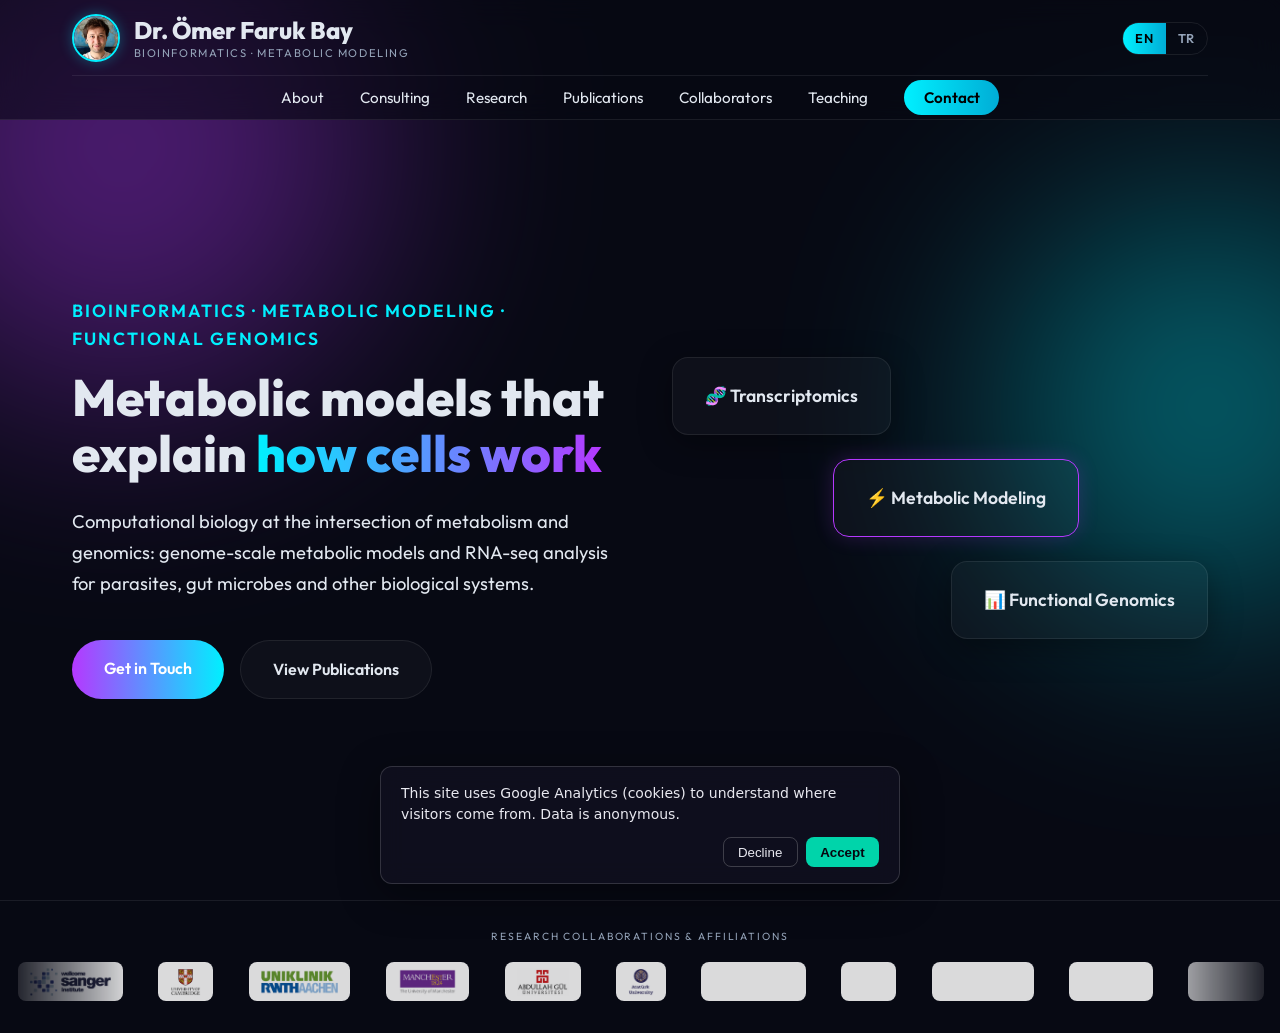
==== index.html @ 443d1228 "Affiliation logo strip, reworded hero and areas of work, Dr. title in header, remove duplicate lesso" ====
<!DOCTYPE html>
<html lang="en">
<head>
    <meta charset="UTF-8">
    <meta name="viewport" content="width=device-width, initial-scale=1.0">
    <title>Dr. Ömer Faruk Bay | Bioinformatics & Metabolic Modeling</title>
    <!-- Google Fonts: Outfit -->
    <link rel="preconnect" href="https://fonts.googleapis.com">
    <link rel="preconnect" href="https://fonts.gstatic.com" crossorigin>
    <link href="https://fonts.googleapis.com/css2?family=Outfit:wght@300;400;600;800&display=swap" rel="stylesheet">
    <!-- Main Style -->
    <link rel="stylesheet" href="css/style.css">
    <meta name="description" content="Dr. Ömer Faruk Bay — bioinformatics, genome-scale metabolic modeling and functional genomics. Research, publications, courses and consulting.">
    <meta name="author" content="Ömer Faruk Bay">
    <meta name="theme-color" content="#070913">
    <link rel="canonical" href="https://omerfarukbay.com/">
    <link rel="icon" href="data:image/svg+xml,%3Csvg xmlns='http://www.w3.org/2000/svg' viewBox='0 0 100 100'%3E%3Crect width='100' height='100' rx='22' fill='%23070913'/%3E%3Ctext x='50' y='68' font-size='54' font-family='sans-serif' font-weight='800' text-anchor='middle' fill='%2300f0ff'%3EÖB%3C/text%3E%3C/svg%3E">
    <!-- Open Graph / Twitter -->
    <meta property="og:type" content="website">
    <meta property="og:site_name" content="Ömer Faruk Bay">
    <meta property="og:title" content="Dr. Ömer Faruk Bay | Bioinformatics &amp; Metabolic Modeling">
    <meta property="og:description" content="Genome-scale metabolic modeling and functional genomics. Research, publications, teaching and consulting.">
    <meta property="og:url" content="https://omerfarukbay.com/">
    <meta property="og:image" content="https://omerfarukbay.com/assets/og-image.jpg">
    <meta property="og:image:width" content="1200">
    <meta property="og:image:height" content="630">
    <meta property="og:image:alt" content="Portrait of Dr. Ömer Faruk Bay">
    <meta name="twitter:card" content="summary_large_image">
    <meta name="twitter:image" content="https://omerfarukbay.com/assets/og-image.jpg">
    <meta name="twitter:title" content="Dr. Ömer Faruk Bay | Bioinformatics &amp; Metabolic Modeling">
    <meta name="twitter:description" content="Genome-scale metabolic modeling and functional genomics.">
    <script type="application/ld+json">
    {
      "@context": "https://schema.org",
      "@type": "Person",
      "name": "Ömer Faruk Bay",
      "honorificPrefix": "Dr.",
      "url": "https://omerfarukbay.com/",
      "image": "https://omerfarukbay.com/assets/profile.jpg",
      "email": "mailto:omerfaruk.bay@agu.edu.tr",
      "jobTitle": "Lecturer, Bioinformatics",
      "affiliation": { "@type": "CollegeOrUniversity", "name": "Abdullah Gül University" },
      "alumniOf": [
        { "@type": "CollegeOrUniversity", "name": "University of Manchester" },
        { "@type": "CollegeOrUniversity", "name": "Atatürk University" }
      ],
      "knowsAbout": ["Metabolic Modeling", "Functional Genomics", "Transcriptomics", "Systems Biology", "Bioinformatics"],
      "sameAs": [
        "https://www.linkedin.com/in/omerfarukbay",
        "https://orcid.org/0000-0002-1142-2204",
        "https://scholar.google.com/citations?user=tFJbHfUAAAAJ"
      ]
    }
    </script>
</head>
<body>

    <!-- Particle/Glow Background -->
    <div class="background-glow pos-1"></div>
    <div class="background-glow pos-2"></div>
    
    <!-- Navigation Area -->
    <nav class="glass-nav" aria-label="Main" data-i18n-aria="nav.aria">
        <div class="nav-container">
            <div class="logo"><a href="#home"><img class="logo-photo" src="assets/profile.jpg" width="48" height="48" alt="" fetchpriority="high"><span class="logo-text">Dr. Ömer Faruk Bay<small class="logo-sub" data-i18n="nav.sub">Bioinformatics · Metabolic Modeling</small></span></a></div>
            <ul class="nav-links" id="nav-links">
                <li><a href="#about" data-i18n="nav.about">About</a></li>
                <li><a href="#services" data-i18n="nav.services">Consulting</a></li>
                <li><a href="#research" data-i18n="nav.research">Research</a></li>
                <li><a href="#publications" data-i18n="nav.publications">Publications</a></li>
                <li><a href="#collaborators" data-i18n="nav.collaborators">Collaborators</a></li>
                <li><a href="#tutorials" data-i18n="nav.tutorials">Teaching</a></li>
                <li><a href="#contact" class="btn-primary-sm" data-i18n="nav.contact">Contact</a></li>
            </ul>
            <div class="nav-actions">
                <div class="lang-toggle" role="group" aria-label="Language">
                    <button type="button" data-lang="en" aria-pressed="true">EN</button>
                    <button type="button" data-lang="tr" aria-pressed="false">TR</button>
                </div>
                <button class="nav-toggle" id="nav-toggle" type="button" aria-label="Toggle menu" data-i18n-aria="nav.toggle" aria-expanded="false" aria-controls="nav-links">
                    <span></span><span></span><span></span>
                </button>
            </div>
        </div>
    </nav>

    <!-- Hero Section -->
    <header class="hero page-section active-section" id="home">
        <div class="hero-content">
            <h2 class="sub-headline" data-i18n="hero.sub">Bioinformatics · Metabolic Modeling · Functional Genomics</h2>
            <h1 class="main-headline" data-i18n="hero.title">Metabolic models that explain <span class="gradient-text">how cells work</span></h1>
            <p class="hero-lead" data-i18n="hero.lead">Computational biology at the intersection of metabolism and genomics: genome-scale metabolic models and RNA-seq analysis for parasites, gut microbes and other biological systems.</p>
            <div class="hero-cta">
                <a href="#contact" class="btn-primary" data-i18n="hero.cta1">Get in Touch</a>
                <a href="#publications" class="btn-secondary" data-i18n="hero.cta2">View Publications</a>
            </div>
        </div>
        <div class="hero-visual">
            <div class="glass-card floating-card delay-1">
                <p data-i18n="hero.card1">🧬 Transcriptomics</p>
            </div>
            <div class="glass-card floating-card delay-2 highlight">
                <p data-i18n="hero.card2">⚡ Metabolic Modeling</p>
            </div>
            <div class="glass-card floating-card delay-3">
                <p data-i18n="hero.card3">📊 Functional Genomics</p>
            </div>
        </div>
    </header>

    <!-- About Section -->
    <section id="about" class="section-container default-section page-section">
        <h2 class="section-title" data-i18n="about.title">About <span class="gradient-text">Me</span></h2>
        <div class="about-grid">
            <div class="about-text glass-card">
                <img class="about-photo" src="assets/profile.jpg" width="220" height="220" alt="Portrait of Dr. Ömer Faruk Bay" loading="lazy">
                <p data-i18n="about.p1">Dr. Ömer Faruk Bay holds a degree in Molecular Biology and Genetics from Atatürk University, and earned his master's and Ph.D. in Systems Biology &amp; Bioinformatics from the University of Manchester, UK. His doctoral research centered on the metabolism of <i>Trichuris muris</i>, where he pioneered the first genome-scale metabolic model for this parasitic whipworm to uncover novel therapeutic targets.</p>
                <p data-i18n="about.p2">As a Postdoctoral Researcher in Lars Kuepfer's group, his work revolved around reconstructing genome-scale metabolic models for the synthetic mouse intestinal bacterial community (OMM19). By mapping their metabolic capabilities and interactions, he successfully decoded their collective phenotype and resilience to perturbations.</p>
                <p data-i18n="about.p3">Currently, Dr. Bay serves as a Lecturer at AGÜ teaching Bioinformatics, and works as a consultant leveraging his deep expertise in functional genomics, systems biology, and metabolic modeling.</p>
            </div>
            <div class="about-skills">
                <span class="skill-badge" data-i18n="skill.metabolic">Metabolic Modeling</span>
                <span class="skill-badge" data-i18n="skill.functional">Functional Genomics</span>
                <span class="skill-badge" data-i18n="skill.transcriptomics">Transcriptomics</span>
                <span class="skill-badge" data-i18n="skill.systems">Systems Biology</span>
                <span class="skill-badge">Python / R</span>
                <span class="skill-badge" data-i18n="skill.bioinformatics">Bioinformatics</span>
            </div>
        </div>
        <div class="vision-block glass-card">
            <h3 class="t-teal" data-i18n="work.h">Areas of work</h3>
            <ul>
                <li data-i18n="work.li1"><strong>Metabolic modeling:</strong> Reconstruction and curation of genome-scale metabolic models, and constraint-based analysis such as flux balance analysis, to predict how organisms behave, from parasites to gut bacteria, and to identify potential drug targets.</li>
                <li data-i18n="work.li2"><strong>Functional genomics:</strong> Bulk and single-cell RNA-seq analysis to improve genome annotations and link gene expression to metabolism.</li>
                <li data-i18n="work.li3"><strong>Tools and teaching:</strong> Analysis pipelines for omics data, and bioinformatics teaching at university and high-school level.</li>
            </ul>
        </div>
    </section>

    <!-- Consulting / Services Section -->
    <section id="services" class="section-container alternate-bg page-section">
        <h2 class="section-title" data-i18n="services.title">Consulting <span class="gradient-text">Services</span></h2>
        <div class="services-grid">
            <div class="service-card glass-card">
                <div class="icon">🔬</div>
                <h3 data-i18n="services.h1">Metabolic Modeling</h3>
                <p data-i18n="services.p1">Genome-scale metabolic network reconstruction, manual curation, and constraint-based modeling for eukaryotic and prokaryotic systems.</p>
            </div>
            <div class="service-card glass-card">
                <div class="icon">🧬</div>
                <h3 data-i18n="services.h2">Functional Genomics</h3>
                <p data-i18n="services.p2">Data analysis pipelines for bulk RNA-seq, single-cell RNA-seq, and spatial transcriptomics to extract meaningful biological networks.</p>
            </div>
            <div class="service-card glass-card">
                <div class="icon">📊</div>
                <h3 data-i18n="services.h3">Data Analysis &amp; Pipeline Dev</h3>
                <p data-i18n="services.p3">Custom bioinformatics tool development and high-throughput biological data analysis tailored for your project's needs.</p>
            </div>
        </div>
    </section>

    <!-- Research Section -->
    <section id="research" class="section-container default-section page-section">
        <h2 class="section-title" data-i18n="research.title">Current <span class="gradient-text">Research</span></h2>
        <div class="timeline">
            <div class="timeline-item glass-card">
                <h3 data-i18n="research.h1">Cambridge &amp; Sanger Institute Collaboration</h3>
                <p class="timeline-date" data-i18n="research.d1">2024 – Present</p>
                <p data-i18n="research.p1">Leading an international genomic collaboration focused on integrating RNA-seq data to improve genome annotations and construct genome-scale metabolic models for <i>Trichuris muris</i> and <i>Trichuris trichiura</i>.</p>
            </div>
            <div class="timeline-item glass-card">
                <h3 data-i18n="research.h2">Uniklinik RWTH Aachen Project</h3>
                <p class="timeline-date" data-i18n="research.d2">Jan 2023 – Apr 2024</p>
                <p data-i18n="research.p2">Reconstructed and analyzed genome-scale metabolic models for the synthetic mouse intestinal bacterial community (OMM19), investigating metabolic interactions and mechanisms driving dysbiosis.</p>
            </div>
        </div>
    </section>

    <!-- Publications Section -->
    <section id="publications" class="section-container alternate-bg page-section">
        <h2 class="section-title" data-i18n="pubs.title">Key <span class="gradient-text">Publications</span></h2>
        <div class="timeline">
            <div class="timeline-item glass-card">
                <h3>Nature Communications</h3>
                <p class="timeline-date">2023</p>
                <p><strong>Bay, Ö.F., Hayes, K.S., Schwartz, JM. et al.</strong> <i>A genome-scale metabolic model of parasitic whipworm.</i> <br><br> <a href="https://doi.org/10.1038/s41467-023-42552-4" target="_blank" rel="noopener" class="btn-primary-sm" data-i18n="pubs.read">Read Paper</a></p>
            </div>
        </div>
        <p class="pubs-all"><a href="https://scholar.google.com/citations?user=tFJbHfUAAAAJ&amp;hl=en" target="_blank" rel="noopener me" data-i18n="pubs.all">See the full list on Google Scholar →</a></p>
    </section>

    <!-- Tutorials & Teaching -->
    <section id="tutorials" class="section-container alternate-bg page-section">
        <h2 class="section-title" data-i18n="tut.title">Teaching &amp; <span class="gradient-text">Outreach</span></h2>
        <h3 class="sub-title" data-i18n="tut.sub">University Teaching</h3>
        <div class="tutorials-grid">
            <div class="tutorial-card glass-card">
                <h3 data-i18n="tut.h1">Abdullah Gül University (AGÜ)</h3>
                <p><strong data-i18n="tut.r1">Undergraduate &amp; Graduate Lecturer</strong></p>
                <p class="card-body-gap" data-i18n="tut.p1">Currently teaching core bioinformatics curriculums, including <i>Computational Biology</i> and <i>Functional Genomics</i>. Focused on bridging theoretical sequences to practical data science.</p>
            </div>
            <div class="tutorial-card glass-card">
                <h3 data-i18n="tut.h2">University of Manchester</h3>
                <p><strong data-i18n="tut.r2">Graduate Teaching Assistant</strong></p>
                <p class="card-body-gap" data-i18n="tut.p2">Led practical modules for MSc students including <i>Programming Skills</i>, <i>Computational Approaches to Biology</i>, and <i>Bioinformatics Tools and Resources</i>.</p>
            </div>
        </div>
        <div id="tubitak" class="tub-block">
            <h3 class="sub-title" data-i18n="tub.title">TÜBİTAK 4004 &mdash; <span class="gradient-text">Cell Factory</span></h3>
            <p class="section-intro" data-i18n="tub.desc">
                Bioinformatics and systems biology lessons for high-school students, built as an interactive slide system. (The lessons themselves are in Turkish.)
            </p>
            <div class="tutorials-grid">
                <div class="tutorial-card glass-card tub-card tub-teal">
                    <div class="tub-icon">🧬</div>
                    <h3 data-i18n="tub.h1">Lesson 1: From Gene to RNA</h3>
                    <p class="tub-sub"><strong data-i18n="tub.s1">Introduction to Omics Technologies</strong></p>
                    <p class="tub-desc" data-i18n="tub.p1">
                        An interactive introduction to DNA, the Central Dogma, transcription, RNA-seq, genomics, transcriptomics and single-cell analysis. 16 slides.
                    </p>
                    <a href="lessons/lesson1.html" class="tub-btn" data-i18n="tub.go">Go to lesson →</a>
                </div>
                <div class="tutorial-card glass-card tub-card tub-gold">
                    <div class="tub-icon">⚙️</div>
                    <h3 data-i18n="tub.h2">Lesson 2: The Cell Factory</h3>
                    <p class="tub-sub"><strong data-i18n="tub.s2">Metabolism &amp; Modeling</strong></p>
                    <p class="tub-desc" data-i18n="tub.p2">
                        Metabolism, glycolysis, metabolic networks, the GPS analogy, FBA modeling and synthetic biology simulations. 15 slides.
                    </p>
                    <a href="lessons/lesson2.html" class="tub-btn" data-i18n="tub.go">Go to lesson →</a>
                </div>
            </div>
        </div>
    </section>

    <!-- Collaborators Section -->
    <section id="collaborators" class="section-container default-section page-section">
        <h2 class="section-title" data-i18n="collab.title">Key <span class="gradient-text">Collaborators</span></h2>
        <div class="projects-grid">
            <div class="project-card glass-card highlight">
                <h3>Steve Doyle &amp; Maria Duque-Correa</h3>
                <p class="timeline-date date-tight" data-i18n="collab.d1">Wellcome Sanger Institute &amp; Cambridge Univ.</p>
                <p data-i18n="collab.p1">Collaborating closely on integrating multi-omics data for <i>Trichuris</i> metabolic modeling.</p>
            </div>
            <div class="project-card glass-card">
                <h3>Lars Kuepfer &amp; Zita Soons</h3>
                <p class="timeline-date date-tight">Uniklinik RWTH Aachen</p>
                <p data-i18n="collab.p2">Worked together on reconstructing and analyzing the OMM19 microbiome metabolic capabilities.</p>
            </div>
        </div>
    </section>

    <!-- Contact & Footer -->
    <footer id="contact" class="footer-container glass-card page-section">
        <div class="footer-content">
            <h2 data-i18n="contact.title">Let's work <span class="gradient-text">together</span></h2>
            <p data-i18n="contact.p">Available for consulting, collaborations, and speaking engagements.</p>
            <div class="footer-cta">
                <a href="mailto:omerfaruk.bay@agu.edu.tr" class="btn-primary" data-i18n="contact.email">Email Me</a>
                <a href="Omer_Faruk_Bay_CV.pdf" target="_blank" rel="noopener" class="btn-primary" data-i18n="contact.cv">Download CV</a>
            </div>
            <ul class="social-links" aria-label="Profiles" data-i18n-aria="contact.profiles">
                <li><a href="https://www.linkedin.com/in/omerfarukbay" target="_blank" rel="noopener me">LinkedIn</a></li>
                <li><a href="https://orcid.org/0000-0002-1142-2204" target="_blank" rel="noopener me">ORCID</a></li>
                <li><a href="https://scholar.google.com/citations?user=tFJbHfUAAAAJ&amp;hl=en" target="_blank" rel="noopener me">Google Scholar</a></li>
                <li><a href="mailto:omerfaruk.bay@agu.edu.tr">omerfaruk.bay@agu.edu.tr</a></li>
            </ul>
        </div>
        <div class="footer-bottom">
            <p><a href="#" id="cookie-prefs" class="cookie-prefs" data-i18n="contact.cookies">Cookie preferences</a></p>
            <p data-i18n="contact.rights">&copy; 2026 Dr. Ömer Faruk Bay. All rights reserved.</p>
        </div>
    </footer>

    <!-- Collaborations & affiliations: scrolling logo strip -->
    <section class="partners" aria-labelledby="partners-label">
        <p class="partners-label" id="partners-label" data-i18n="partners.label">Research collaborations &amp; affiliations</p>
        <div class="partners-viewport">
            <ul class="partners-track" id="partners-track">
            <li class="partner"><img src="assets/logos/sanger.png" alt="Wellcome Sanger Institute" width="81" height="28"></li>
            <li class="partner"><img src="assets/logos/cambridge.png" alt="University of Cambridge" width="31" height="28"></li>
            <li class="partner"><img src="assets/logos/rwth-aachen.png" alt="Uniklinik RWTH Aachen" width="78" height="28"></li>
            <li class="partner"><img src="assets/logos/manchester.png" alt="University of Manchester" width="60" height="28"></li>
            <li class="partner"><img src="assets/logos/agu.png" alt="Abdullah Gül University" width="52" height="28"></li>
            <li class="partner"><img src="assets/logos/ataturk.png" alt="Atatürk University" width="26" height="28"></li>
            </ul>
        </div>
    </section>

    <script src="js/i18n.js"></script>
    <script src="js/main.js"></script>
    <script src="js/analytics.js" defer></script>
</body>
</html>
---- css/style.css ----
/* Global Variables & Design Tokens */
:root {
    --bg-dark: #070913;
    --text-main: #e2e8f0;
    --text-muted: #94a3b8;
    --accent-teal: #00f0ff;
    --accent-purple: #b538ff;
    
    --glass-bg: rgba(255, 255, 255, 0.03);
    --glass-border: rgba(255, 255, 255, 0.08);
    --glass-shadow: 0 8px 32px 0 rgba(0, 0, 0, 0.37);
    
    --font-main: 'Outfit', sans-serif;
    --transition-smooth: all 0.4s cubic-bezier(0.4, 0, 0.2, 1);
}

/* Reset */
* {
    margin: 0;
    padding: 0;
    box-sizing: border-box;
}

html {
    scroll-behavior: smooth;
}

body {
    background-color: var(--bg-dark);
    color: var(--text-main);
    font-family: var(--font-main);
    line-height: 1.6;
    overflow-x: hidden;
    position: relative;
}

/* Background Glow Effects */
.background-glow {
    position: absolute;
    border-radius: 50%;
    filter: blur(120px);
    z-index: -1;
    opacity: 0.4;
}

.pos-1 {
    top: -10%;
    left: -10%;
    width: 500px;
    height: 500px;
    background: var(--accent-purple);
}

.pos-2 {
    top: 20%;
    right: -10%;
    width: 400px;
    height: 400px;
    background: var(--accent-teal);
}

/* Typography Utilities */
.gradient-text {
    background: linear-gradient(90deg, var(--accent-teal), var(--accent-purple));
    -webkit-background-clip: text;
    -webkit-text-fill-color: transparent;
}

/* Navigation - Glassmorphism */
.glass-nav {
    position: fixed;
    top: 0;
    width: 100%;
    background: rgba(7, 9, 19, 0.6);
    backdrop-filter: blur(16px);
    -webkit-backdrop-filter: blur(16px);
    border-bottom: 1px solid var(--glass-border);
    z-index: 1000;
}

.nav-container {
    max-width: 1200px;
    margin: 0 auto;
    padding: 1.5rem 2rem;
    display: flex;
    justify-content: space-between;
    align-items: center;
}

.logo {
    font-weight: 800;
    font-size: 1.5rem;
    cursor: pointer;
}

.nav-links {
    list-style: none;
    display: flex;
    gap: 2rem;
    align-items: center;
}

.nav-links a {
    color: var(--text-main);
    text-decoration: none;
    font-weight: 400;
    font-size: 0.95rem;
    transition: var(--transition-smooth);
}

.nav-links a:hover {
    color: var(--accent-teal);
}

/* Buttons */
.btn-primary-sm {
    background: linear-gradient(90deg, var(--accent-teal), #00add6);
    padding: 0.5rem 1.2rem;
    border-radius: 50px;
    color: #000 !important;
    font-weight: 600 !important;
}

.btn-primary-sm:hover {
    box-shadow: 0 0 15px var(--accent-teal);
}

.btn-primary {
    display: inline-block;
    background: linear-gradient(90deg, var(--accent-purple), var(--accent-teal));
    padding: 1rem 2rem;
    border-radius: 50px;
    color: #fff;
    text-decoration: none;
    font-weight: 600;
    transition: var(--transition-smooth);
    border: none;
}

.btn-primary:hover {
    box-shadow: 0 0 20px rgba(181, 56, 255, 0.4);
    transform: translateY(-2px);
}

.btn-secondary {
    display: inline-block;
    background: var(--glass-bg);
    border: 1px solid var(--glass-border);
    padding: 1rem 2rem;
    border-radius: 50px;
    color: var(--text-main);
    text-decoration: none;
    font-weight: 600;
    transition: var(--transition-smooth);
}

.btn-secondary:hover {
    background: rgba(255, 255, 255, 0.1);
    border-color: var(--text-main);
}

/* Hero Section */
.hero {
    min-height: 100vh;
    max-width: 1200px;
    margin: 0 auto;
    padding: 10rem 2rem 5rem;
    display: flex;
    align-items: center;
    justify-content: space-between;
    gap: 4rem;
}

.hero-content {
    flex: 1;
}

.sub-headline {
    font-weight: 600;
    color: var(--accent-teal);
    font-size: 1.1rem;
    letter-spacing: 2px;
    text-transform: uppercase;
    margin-bottom: 1rem;
}

.main-headline {
    font-size: 4rem;
    font-weight: 800;
    line-height: 1.1;
    margin-bottom: 1.5rem;
}

.hero-description {
    font-size: 1.2rem;
    color: var(--text-muted);
    font-weight: 300;
    margin-bottom: 2.5rem;
    max-width: 600px;
}

.hero-cta {
    display: flex;
    gap: 1rem;
}

/* Hero Visual & Glass Cards */
.hero-visual {
    flex: 1;
    position: relative;
    height: 400px;
    display: flex;
    flex-direction: column;
    justify-content: center;
    gap: 1.5rem;
}

.glass-card {
    background: var(--glass-bg);
    border: 1px solid var(--glass-border);
    border-radius: 16px;
    padding: 1.5rem 2rem;
    box-shadow: var(--glass-shadow);
    backdrop-filter: blur(8px);
    -webkit-backdrop-filter: blur(8px);
    width: 100%;
}

.glass-card.highlight {
    border-color: var(--accent-purple);
    box-shadow: 0 0 20px rgba(181, 56, 255, 0.2);
}

/* Animations */
.floating-card {
    animation: float 6s ease-in-out infinite;
    width: max-content;
    font-weight: 600;
    font-size: 1.1rem;
}

.delay-1 { animation-delay: 0s; align-self: flex-start; }
.delay-2 { animation-delay: 1.5s; align-self: center; margin-left: 2rem;}
.delay-3 { animation-delay: 3s; align-self: flex-end; }

@keyframes float {
    0% { transform: translateY(0px); }
    50% { transform: translateY(-15px); }
    100% { transform: translateY(0px); }
}

.nav-toggle {
    display: none;
    background: none;
    border: 1px solid var(--glass-border);
    border-radius: 8px;
    padding: 0.5rem 0.6rem;
    cursor: pointer;
    flex-direction: column;
    gap: 4px;
}

.nav-toggle span {
    display: block;
    width: 22px;
    height: 2px;
    background: var(--text-main);
    transition: var(--transition-smooth);
}

.nav-toggle[aria-expanded="true"] span:nth-child(1) { transform: translateY(6px) rotate(45deg); }
.nav-toggle[aria-expanded="true"] span:nth-child(2) { opacity: 0; }
.nav-toggle[aria-expanded="true"] span:nth-child(3) { transform: translateY(-6px) rotate(-45deg); }

.nav-links a[aria-current="page"]:not(.btn-primary-sm) {
    color: var(--accent-teal);
}

.nav-links a:focus-visible,
.btn-primary:focus-visible,
.btn-secondary:focus-visible,
.nav-toggle:focus-visible {
    outline: 2px solid var(--accent-teal);
    outline-offset: 3px;
}

.hero-lead {
    text-align: left;
    font-size: 1.15rem;
    line-height: 1.7;
    max-width: 640px;
    margin: 1.5rem 0 2.5rem;
}

.vision-block {
    margin-top: 2rem;
}

.vision-block h3 {
    margin: 1.5rem 0 0.5rem;
    font-size: 1.3rem;
    font-weight: 600;
}

.vision-block h3.t-teal { color: var(--accent-teal); }
.vision-block h3.t-purple { color: var(--accent-purple); }

.vision-block ul {
    margin: 0.5rem 0 0 1.5rem;
    display: flex;
    flex-direction: column;
    gap: 0.5rem;
    list-style: disc;
}

.vision-block strong { color: var(--text-main); }

/* Responsive */
@media (max-width: 900px) {
    .nav-container { padding: 1rem 1.25rem; flex-wrap: wrap; gap: 0; }
    .nav-toggle { display: flex; }
    .nav-links {
        display: none;
        flex-direction: column;
        align-items: flex-start;
        width: 100%;
        gap: 0;
        padding: 0.75rem 0 0.25rem;
    }
    .nav-links.open { display: flex; }
    .nav-links li { width: 100%; }
    .nav-links a { display: block; padding: 0.75rem 0; }
    .nav-links a.btn-primary-sm { display: inline-block; margin-top: 0.5rem; padding: 0.5rem 1.2rem; }
    .hero {
        flex-direction: column;
        padding-top: 8rem;
        text-align: center;
    }
    .hero-content { display: flex; flex-direction: column; align-items: center; }
    .hero-visual { align-items: center; width: 100%; height: auto; }
    .main-headline { font-size: 2.4rem; }
    .delay-2 { margin-left: 0; }
    .section-container { padding: 6rem 1.25rem; }
    .footer-content h2 { font-size: 2rem; }
}

@media (prefers-reduced-motion: reduce) {
    *, *::before, *::after {
        animation-duration: 0.01ms !important;
        animation-iteration-count: 1 !important;
        transition-duration: 0.01ms !important;
        scroll-behavior: auto !important;
    }
}


/* Sections Common Styles */
.section-container {
    max-width: 1200px;
    margin: 0 auto;
    padding: 8rem 2rem;
}

.alternate-bg {
    background: rgba(255, 255, 255, 0.01);
    box-shadow: inset 0 0 50px rgba(0, 0, 0, 0.5);
}

.section-title {
    font-size: 2.5rem;
    font-weight: 800;
    margin-bottom: 3rem;
    text-align: center;
}

/* About Section */
.about-grid {
    display: grid;
    grid-template-columns: 1fr 1fr;
    gap: 3rem;
    align-items: center;
}

.about-text p {
    font-size: 1.1rem;
    color: var(--text-muted);
    margin-bottom: 1rem;
}

.about-skills {
    display: flex;
    flex-wrap: wrap;
    gap: 1rem;
}

.skill-badge {
    background: var(--glass-bg);
    border: 1px solid var(--accent-purple);
    padding: 0.5rem 1rem;
    border-radius: 50px;
    font-size: 0.9rem;
    font-weight: 600;
    color: var(--accent-teal);
    transition: var(--transition-smooth);
}

.skill-badge:hover {
    background: var(--accent-purple);
    color: #fff;
    box-shadow: 0 0 15px rgba(181, 56, 255, 0.5);
}

/* Services & Tutorials Section */
.services-grid, .tutorials-grid, .projects-grid {
    display: grid;
    grid-template-columns: repeat(auto-fit, minmax(300px, 1fr));
    gap: 2rem;
}

.service-card, .tutorial-card, .project-card {
    transition: var(--transition-smooth);
    width: 100%;
}

.service-card:hover, .tutorial-card:hover, .project-card:hover {
    transform: translateY(-5px);
    border-color: var(--accent-teal);
    box-shadow: 0 0 20px rgba(0, 240, 255, 0.15);
}

.service-card .icon {
    font-size: 3rem;
    margin-bottom: 1rem;
}

.service-card h3, .tutorial-card h3, .project-card h3 {
    font-size: 1.5rem;
    margin-bottom: 1rem;
    color: var(--text-main);
}

.service-card p, .tutorial-card p, .project-card p {
    color: var(--text-muted);
    margin-bottom: 1.5rem;
}

/* Research Timeline */
.timeline {
    display: flex;
    flex-direction: column;
    gap: 2rem;
    border-left: 2px solid var(--glass-border);
    padding-left: 2rem;
    margin-left: 1rem;
}

.timeline-item {
    position: relative;
    width: 100%;
    margin-bottom: 1rem;
}

.timeline-item::before {
    content: '';
    position: absolute;
    width: 20px;
    height: 20px;
    background: var(--accent-teal);
    border-radius: 50%;
    left: -2.7rem;
    top: 1.5rem;
    box-shadow: 0 0 10px var(--accent-teal);
}

.timeline-date {
    color: var(--accent-teal);
    font-weight: 600;
    margin-bottom: 0.5rem;
    font-size: 0.9rem;
}

/* Footer Section */
.footer-container {
    padding: 6rem 2rem 2rem;
    text-align: center;
    border-radius: 40px 40px 0 0;
    max-width: 100%;
    margin-top: 4rem;
    border-bottom: none;
    border-left: none;
    border-right: none;
}

.footer-content h2 {
    font-size: 3rem;
    margin-bottom: 1rem;
}

.footer-content p {
    color: var(--text-muted);
    font-size: 1.2rem;
    margin-bottom: 3rem;
}

.footer-cta {
    display: flex;
    justify-content: center;
    gap: 1.5rem;
    margin-bottom: 2rem;
}

.social-links {
    list-style: none;
    display: flex;
    flex-wrap: wrap;
    justify-content: center;
    gap: 0.75rem 1.5rem;
    margin-bottom: 4rem;
}

.social-links a {
    color: var(--text-muted);
    text-decoration: none;
    border-bottom: 1px solid var(--glass-border);
    padding-bottom: 2px;
    transition: var(--transition-smooth);
}

.social-links a:hover,
.social-links a:focus-visible {
    color: var(--accent-teal);
    border-color: var(--accent-teal);
}

.footer-bottom {
    border-top: 1px solid var(--glass-border);
    padding-top: 2rem;
    color: var(--text-muted);
    font-size: 0.9rem;
}

@media (max-width: 900px) {
    .about-grid { grid-template-columns: 1fr; }
    .footer-cta { flex-direction: column; align-items: center; }
}

/* SPA Navigation Styles */
.page-section {
    display: none !important;
}

header.page-section.active-section {
    display: flex !important;
    animation: fadeIn 0.6s cubic-bezier(0.4, 0, 0.2, 1) forwards;
}

section.page-section.active-section, footer.page-section.active-section {
    display: block !important;
    animation: fadeIn 0.6s cubic-bezier(0.4, 0, 0.2, 1) forwards;
}

@keyframes fadeIn {
    0% {
        opacity: 0;
        transform: translateY(20px) scale(0.98);
        filter: blur(8px);
    }
    100% {
        opacity: 1;
        transform: translateY(0) scale(1);
        filter: blur(0);
    }
}

/* Mobile overrides (must come after base .section-container) */
@media (max-width: 900px) {
    .section-container { padding: 6rem 1.25rem 4rem; }
}

/* About photo */
.about-photo {
    float: left;
    width: 220px;
    height: 220px;
    object-fit: cover;
    border-radius: 50%;
    margin: 0 1.75rem 1rem 0;
    border: 2px solid var(--accent-teal);
    box-shadow: 0 0 30px rgba(0, 240, 255, 0.25);
    shape-outside: circle(50%);
}

@media (max-width: 600px) {
    .about-photo {
        float: none;
        display: block;
        margin: 0 auto 1.5rem;
    }
}

/* Language toggle */
.nav-actions {
    display: flex;
    align-items: center;
    gap: 0.75rem;
}

.lang-toggle {
    display: inline-flex;
    border: 1px solid var(--glass-border);
    border-radius: 50px;
    overflow: hidden;
    margin-left: 1.5rem;
}

.lang-toggle button {
    background: none;
    border: 0;
    color: var(--text-muted);
    font: inherit;
    font-size: 0.8rem;
    font-weight: 600;
    letter-spacing: 0.05em;
    padding: 0.35rem 0.75rem;
    cursor: pointer;
    transition: var(--transition-smooth);
}

.lang-toggle button:hover { color: var(--text-main); }

.lang-toggle button[aria-pressed="true"] {
    background: linear-gradient(90deg, var(--accent-teal), #00add6);
    color: #000;
}

.lang-toggle button:focus-visible {
    outline: 2px solid var(--accent-teal);
    outline-offset: -2px;
}

@media (max-width: 900px) {
    .nav-actions { order: 2; }
    .nav-links { order: 3; }
    .lang-toggle { margin-left: 0; }
}

/* Extracted from inline styles */
.nav-tubitak { color: #f59e0b !important; font-weight: 700 !important; }
.logo a { text-decoration: none; color: inherit; }

.section-intro {
    text-align: center;
    color: var(--text-muted);
    margin: 0 auto 2rem;
    max-width: 600px;
}

.card-body-gap { margin-top: 1rem; }
.date-tight { margin-bottom: 0.5rem; }

.tub-card { --tub: #00d4aa; --tub-rgb: 0, 212, 170; border-top: 3px solid var(--tub); }
.tub-card.tub-gold { --tub: #f59e0b; --tub-rgb: 245, 158, 11; }
.tub-card h3 { color: var(--tub); }
.tub-icon { font-size: 2rem; margin-bottom: 0.75rem; }
.tub-sub { margin-top: 0.5rem; }
.tub-desc { margin-top: 0.75rem; font-size: 0.9rem; color: var(--text-muted); }

.tub-btn {
    display: inline-block;
    margin-top: 1.25rem;
    padding: 0.6rem 1.4rem;
    background: rgba(var(--tub-rgb), 0.12);
    color: var(--tub);
    border: 1px solid rgba(var(--tub-rgb), 0.35);
    border-radius: 8px;
    text-decoration: none;
    font-weight: 600;
    transition: background 0.2s;
}
.tub-btn:hover, .tub-btn:focus-visible { background: rgba(var(--tub-rgb), 0.25); }

.pubs-all { margin-top: 2rem; text-align: center; }
.pubs-all a {
    color: var(--accent-teal);
    text-decoration: none;
    border-bottom: 1px solid transparent;
    transition: var(--transition-smooth);
}
.pubs-all a:hover, .pubs-all a:focus-visible { border-bottom-color: var(--accent-teal); }

/* ── Two-tier header: name + language on top, menu bar below ── */
.nav-container {
    flex-wrap: wrap;
    padding: 0.9rem 2rem 0;
    row-gap: 0;
}

.logo { order: 1; line-height: 1.15; }
.logo a { display: flex; align-items: center; gap: 0.85rem; }

.logo-sub {
    display: block;
    margin-top: 0.15rem;
    font-size: 0.7rem;
    font-weight: 400;
    letter-spacing: 0.14em;
    text-transform: uppercase;
    color: var(--text-muted);
}

.nav-actions { order: 2; margin-left: auto; }
.lang-toggle { margin-left: 0; }

.nav-links {
    order: 3;
    width: 100%;
    justify-content: center;
    gap: 2.25rem;
    margin-top: 0.8rem;
    padding: 0.55rem 0;
    border-top: 1px solid var(--glass-border);
}

.nav-links a:not(.btn-primary-sm) {
    position: relative;
    padding: 0.35rem 0;
}

.nav-links a:not(.btn-primary-sm)::after {
    content: '';
    position: absolute;
    left: 0; right: 0; bottom: 0;
    height: 2px;
    border-radius: 2px;
    background: var(--accent-teal);
    transform: scaleX(0);
    transition: transform 0.3s cubic-bezier(0.4, 0, 0.2, 1);
}

.nav-links a:not(.btn-primary-sm):hover::after,
.nav-links a[aria-current="page"]:not(.btn-primary-sm)::after { transform: scaleX(1); }

.nav-tubitak::after { background: #f59e0b !important; }

/* Header is taller now: give content more clearance */
.hero { padding-top: 11rem; }
.section-container { padding-top: 9.5rem; }

@media (max-width: 900px) {
    .nav-container { padding: 0.8rem 1.25rem; }
    .nav-links {
        margin-top: 0.5rem;
        padding: 0.5rem 0 0.25rem;
        justify-content: flex-start;
        gap: 0;
    }
    .nav-links a:not(.btn-primary-sm) { padding: 0.75rem 0; }
    .nav-links a:not(.btn-primary-sm)::after { display: none; }
    .logo-sub { display: none; }
    .hero { padding-top: 8rem; }
    .section-container { padding: 7rem 1.25rem 4rem; }
}

/* Teaching & Outreach: sub-blocks */
.sub-title {
    font-size: 1.5rem;
    font-weight: 600;
    text-align: center;
    margin: 0 0 1.5rem;
}

.tub-block {
    margin-top: 5rem;
    scroll-margin-top: 10rem;
}


.cookie-prefs {
    color: var(--text-muted);
    font-size: 0.85rem;
    text-decoration: none;
    border-bottom: 1px dotted var(--text-muted);
}
.cookie-prefs:hover, .cookie-prefs:focus-visible { color: var(--accent-teal); border-color: var(--accent-teal); }

/* Logo portrait (left of the name) */
.logo-photo {
    width: 48px;
    height: 48px;
    flex-shrink: 0;
    object-fit: cover;
    border-radius: 50%;
    border: 2px solid var(--accent-teal);
    box-shadow: 0 0 14px rgba(0, 240, 255, 0.3);
}

.logo-text { display: block; }

@media (max-width: 900px) {
    .logo-photo { width: 40px; height: 40px; }
    .logo a { gap: 0.65rem; }
    .logo { font-size: 1.25rem; }
}

/* Longer headline */
.main-headline { font-size: 3.2rem; }
@media (max-width: 900px) {
    .main-headline { font-size: 2.1rem; }
}

/* Scrolling partner / affiliation strip */
.partners {
    padding: 1.75rem 0 2rem;
    border-top: 1px solid var(--glass-border);
    overflow: hidden;
}

.partners-label {
    text-align: center;
    font-size: 0.65rem;
    letter-spacing: 0.18em;
    text-transform: uppercase;
    color: var(--text-muted);
    margin-bottom: 1rem;
}

.partners-viewport {
    overflow: hidden;
    -webkit-mask-image: linear-gradient(90deg, transparent, #000 10%, #000 90%, transparent);
    mask-image: linear-gradient(90deg, transparent, #000 10%, #000 90%, transparent);
}

.partners-track {
    display: flex;
    align-items: center;
    width: max-content;
    list-style: none;
    animation: partners-scroll var(--duration, 45s) linear infinite;
    will-change: transform;
}

.partners-viewport:hover .partners-track { animation-play-state: paused; }

/* Logos are shown unaltered, on a small light tile so they read on the dark theme. */
.partner {
    flex: 0 0 auto;
    display: flex;
    align-items: center;
    margin: 0 1.1rem;
    padding: 0.35rem 0.75rem;
    background: #fff;
    border-radius: 8px;
    opacity: 0.85;
    transition: opacity 0.3s;
}

.partner:hover { opacity: 1; }

.partner img {
    display: block;
    height: 28px;
    width: auto;
}

.partner-text {
    font-size: 0.85rem;
    font-weight: 600;
    white-space: nowrap;
    color: #111;
}

@keyframes partners-scroll {
    from { transform: translate3d(0, 0, 0); }
    to   { transform: translate3d(var(--shift, -50%), 0, 0); }
}

@media (prefers-reduced-motion: reduce) {
    .partners-track { animation: none; width: auto; flex-wrap: wrap; justify-content: center; row-gap: 1.25rem; }
    .partners-track [data-clone] { display: none; }
    .partners-viewport { -webkit-mask-image: none; mask-image: none; }
}
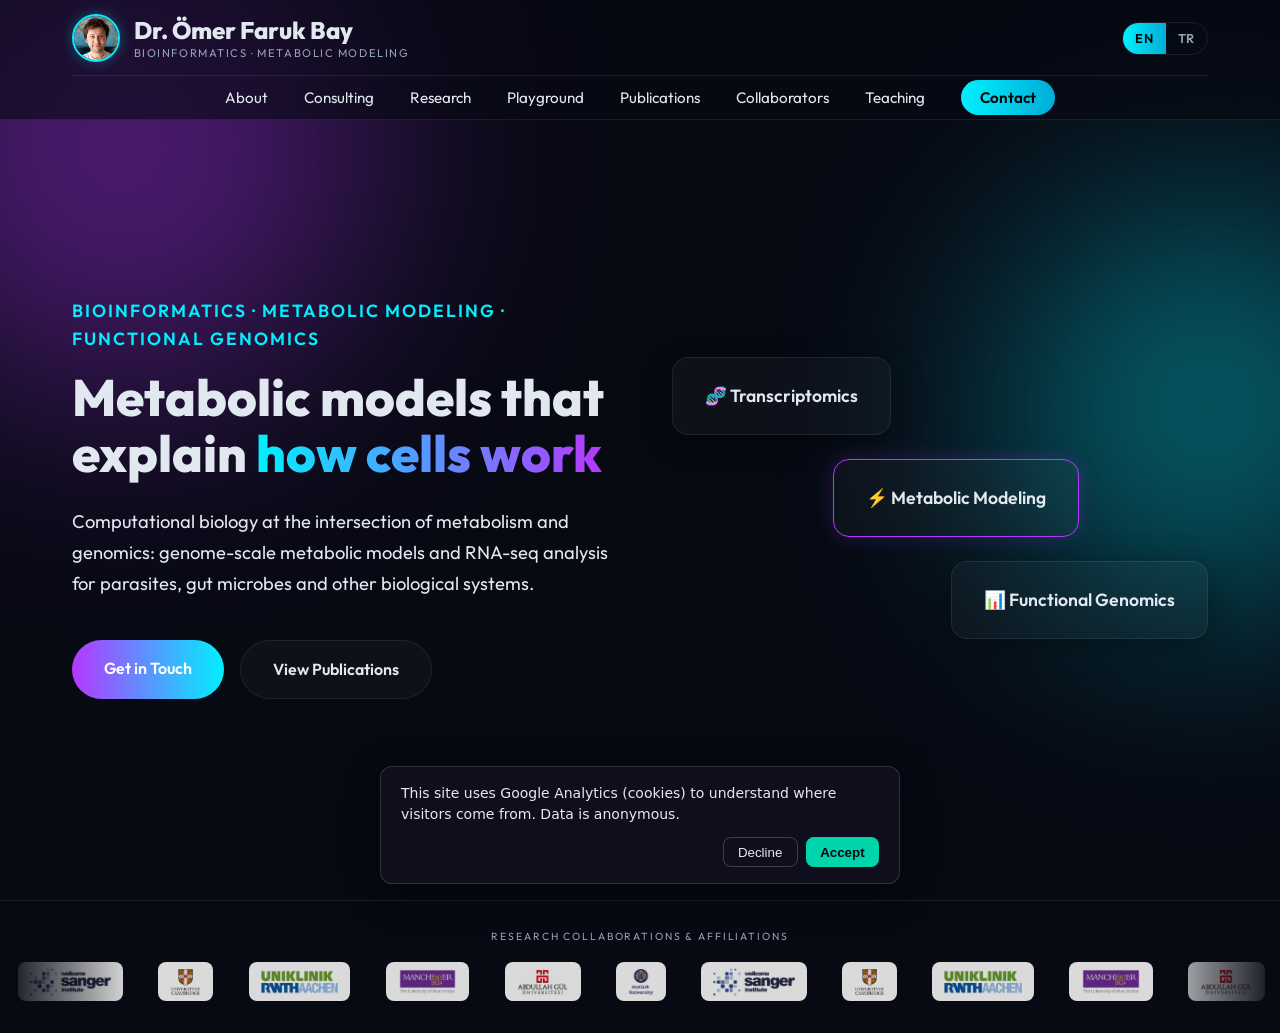
==== commit c1cfbaba: "Add metabolic playground with AI explainer (Gemini worker)" ====
--- a/index.html
+++ b/index.html
@@ -67,6 +67,7 @@
                 <li><a href="#about" data-i18n="nav.about">About</a></li>
                 <li><a href="#services" data-i18n="nav.services">Consulting</a></li>
                 <li><a href="#research" data-i18n="nav.research">Research</a></li>
+                <li><a href="#playground" data-i18n="nav.playground">Playground</a></li>
                 <li><a href="#publications" data-i18n="nav.publications">Publications</a></li>
                 <li><a href="#collaborators" data-i18n="nav.collaborators">Collaborators</a></li>
                 <li><a href="#tutorials" data-i18n="nav.tutorials">Teaching</a></li>
@@ -173,6 +174,71 @@
                 <p class="timeline-date" data-i18n="research.d2">Jan 2023 – Apr 2024</p>
                 <p data-i18n="research.p2">Reconstructed and analyzed genome-scale metabolic models for the synthetic mouse intestinal bacterial community (OMM19), investigating metabolic interactions and mechanisms driving dysbiosis.</p>
             </div>
+        </div>
+    </section>
+
+    <!-- Metabolic Playground -->
+    <section id="playground" class="section-container default-section page-section">
+        <h2 class="section-title" data-i18n="pg.title">Metabolic <span class="gradient-text">Playground</span></h2>
+        <p class="pg-intro" data-i18n="pg.intro">Switch genes off in a pretend cell and see whether it can still grow. No science background needed. It runs live in your browser.</p>
+        <div class="glass-card pg-how">
+            <h3 data-i18n="pg.howTitle">How it works</h3>
+            <p data-i18n="pg.how0">Think of a cell as a tiny kitchen. It takes in sugar, cooks it through a chain of steps, and uses the energy and ingredients to build a copy of itself. Each step is done by a worker called an enzyme, and each worker is built from instructions called a gene. Here you can fire workers one by one and see what happens. A computer works out the best way for the kitchen to run, using the same kind of maths scientists use on real cells.</p>
+            <ol>
+                <li data-i18n="pg.how1"><strong>Pick the surroundings:</strong> is there air (oxygen)? How much sugar is on the menu?</li>
+                <li data-i18n="pg.how2"><strong>Fire a worker:</strong> click a gene to switch it off (it turns red). Can the cell cope without it?</li>
+                <li data-i18n="pg.how3"><strong>See the effect:</strong> the top bar shows how well the cell grows compared with a healthy one. The bars below show how busy each step is.</li>
+            </ol>
+        </div>
+        <p class="pg-note" data-i18n="pg.note">Educational toy model: a simplified cartoon of a cell, not a real organism.</p>
+
+        <div class="pg-grid">
+            <div class="glass-card pg-controls">
+                <h3 data-i18n="pg.genes">Genes (click to switch off)</h3>
+                <div class="pg-chips" id="pg-chips" role="group"></div>
+
+                <h3 data-i18n="pg.env">Environment</h3>
+                <div class="pg-presets" role="group">
+                    <button type="button" class="pg-btn" id="pg-aerobic" data-i18n="pg.aerobic">Aerobic</button>
+                    <button type="button" class="pg-btn" id="pg-anaerobic" data-i18n="pg.anaerobic">Anaerobic</button>
+                </div>
+                <label class="pg-label" for="pg-glc"><span data-i18n="pg.glc">Glucose supply</span>: <output id="pg-glc-out">10</output></label>
+                <input type="range" id="pg-glc" min="1" max="10" step="1" value="10">
+                <label class="pg-label" for="pg-o2"><span data-i18n="pg.o2">Oxygen supply</span>: <output id="pg-o2-out">20</output></label>
+                <input type="range" id="pg-o2" min="0" max="20" step="1" value="20">
+
+                <h3 data-i18n="pg.goal">Goal</h3>
+                <div class="pg-presets" role="group">
+                    <button type="button" class="pg-btn" id="pg-goal-growth" data-i18n="pg.goalGrowth">Max growth</button>
+                    <button type="button" class="pg-btn" id="pg-goal-lac" data-i18n="pg.goalLac">Make lactate</button>
+                </div>
+                <button type="button" class="pg-btn pg-reset" id="pg-reset" data-i18n="pg.reset">Reset</button>
+            </div>
+
+            <div class="glass-card pg-results">
+                <div class="pg-readout" aria-live="polite">
+                    <div class="pg-big" id="pg-growth">-</div>
+                    <div class="pg-bar"><span id="pg-growth-bar"></span></div>
+                    <p id="pg-verdict"></p>
+                </div>
+                <h3 data-i18n="pg.flux">How busy is each step?</h3>
+                <div id="pg-flux" class="pg-flux"></div>
+                <h3 data-i18n="pg.screen">Which genes can the cell not live without?</h3>
+                <div id="pg-screen" class="pg-screen"></div>
+                <div class="pg-ai">
+                    <h3 data-i18n="pg.aiTitle">What does this mean?</h3>
+                    <p class="pg-ai-note" data-i18n="pg.aiNote">An AI reads the simulation result and explains it in plain words.</p>
+                    <button type="button" class="pg-btn" id="pg-ai-btn" data-i18n="pg.aiBtn">Explain this result</button>
+                    <div id="pg-ai-out" class="pg-ai-out" aria-live="polite"></div>
+                    <small id="pg-ai-src" class="pg-ai-src"></small>
+                </div>
+            </div>
+        </div>
+        <div class="glass-card pg-glossary">
+            <h3 data-i18n="pg.glossTitle">What are these molecules? (in everyday words)</h3>
+            <dl id="pg-gloss"></dl>
+            <h3 data-i18n="pg.glossGenes">What does each gene do?</h3>
+            <dl id="pg-gloss-genes"></dl>
         </div>
     </section>
 
@@ -287,8 +353,11 @@
         </div>
     </section>
 
+    <script src="js/vendor/lp-solver.js"></script>
+    <script src="js/fba-model.js"></script>
     <script src="js/i18n.js"></script>
     <script src="js/main.js"></script>
+    <script src="js/playground.js"></script>
     <script src="js/analytics.js" defer></script>
 </body>
 </html>
--- a/css/style.css
+++ b/css/style.css
@@ -879,3 +879,65 @@
     .partners-track [data-clone] { display: none; }
     .partners-viewport { -webkit-mask-image: none; mask-image: none; }
 }
+
+/* ---------- Metabolic playground ---------- */
+.pg-intro { max-width: 760px; margin: 0 auto 0.5rem; text-align: center; color: var(--text-muted); }
+.pg-note { max-width: 760px; margin: 0 auto 2rem; text-align: center; font-size: 0.85rem; color: var(--accent-teal); }
+.pg-grid { display: grid; grid-template-columns: minmax(260px, 340px) 1fr; gap: 1.5rem; max-width: 1100px; margin: 0 auto; align-items: start; }
+.pg-grid h3 { font-size: 0.95rem; margin: 1.25rem 0 0.6rem; color: var(--text-main); }
+.pg-grid h3:first-child { margin-top: 0; }
+.pg-chips { display: flex; flex-wrap: wrap; gap: 0.5rem; }
+.pg-chip, .pg-btn { font: inherit; cursor: pointer; color: var(--text-main); background: rgba(255,255,255,0.05); border: 1px solid rgba(255,255,255,0.15); border-radius: 10px; padding: 0.4rem 0.7rem; transition: border-color .2s, background .2s; }
+.pg-chip { display: flex; flex-direction: column; text-align: left; line-height: 1.2; }
+.pg-chip i { font-weight: 600; }
+.pg-chip small { color: var(--text-muted); font-size: 0.7rem; }
+.pg-chip:hover, .pg-btn:hover { border-color: var(--accent-teal); }
+.pg-chip.on { background: rgba(255, 70, 90, 0.18); border-color: #ff465a; }
+.pg-chip.on i { text-decoration: line-through; }
+.pg-btn[aria-pressed="true"] { background: rgba(0, 240, 255, 0.15); border-color: var(--accent-teal); }
+.pg-chip:focus-visible, .pg-btn:focus-visible, #playground input:focus-visible { outline: 2px solid var(--accent-teal); outline-offset: 2px; }
+.pg-presets { display: flex; gap: 0.5rem; flex-wrap: wrap; margin-bottom: 0.5rem; }
+.pg-label { display: block; margin: 0.75rem 0 0.25rem; font-size: 0.85rem; color: var(--text-muted); }
+#playground input[type="range"] { width: 100%; accent-color: var(--accent-teal); }
+.pg-reset { margin-top: 1.25rem; }
+.pg-big { font-size: 1.4rem; font-weight: 700; margin-bottom: 0.6rem; }
+.pg-bar { height: 12px; border-radius: 6px; background: rgba(255,255,255,0.08); overflow: hidden; }
+.pg-bar span { display: block; height: 100%; background: linear-gradient(90deg, var(--accent-teal), var(--accent-purple)); transition: width .35s ease; }
+#pg-verdict { margin-top: 0.6rem; color: var(--text-muted); min-height: 1.5em; }
+.pg-flux { display: grid; gap: 0.35rem; }
+.pg-row { display: grid; grid-template-columns: minmax(130px, 1.2fr) 2fr 4.5rem; gap: 0.6rem; align-items: center; font-size: 0.82rem; }
+.pg-rname em { color: var(--accent-teal); font-style: italic; font-size: 0.75rem; }
+.pg-rbar { height: 8px; background: rgba(255,255,255,0.06); border-radius: 4px; overflow: hidden; }
+.pg-rbar span { display: block; height: 100%; background: var(--accent-teal); border-radius: 4px; transition: width .35s ease; }
+.pg-rval { text-align: right; color: var(--text-muted); font-variant-numeric: tabular-nums; }
+.pg-row.off { opacity: 0.6; text-decoration: line-through; }
+.pg-row.off .pg-rval { text-decoration: none; color: #ff7a88; }
+.pg-screen table { width: 100%; border-collapse: collapse; font-size: 0.85rem; }
+.pg-screen th, .pg-screen td { text-align: left; padding: 0.35rem 0.5rem; border-bottom: 1px solid rgba(255,255,255,0.08); }
+.pg-screen th { color: var(--text-muted); font-weight: 500; }
+.pg-screen tr.ess td:last-child { color: #ff7a88; font-weight: 600; }
+.pg-screen tr.slow td:last-child { color: #ffc857; }
+.pg-screen tr.fine td:last-child { color: #5eeaa0; }
+@media (max-width: 800px) {
+    .pg-grid { grid-template-columns: 1fr; }
+    .pg-row { grid-template-columns: 1fr 4.5rem; }
+    .pg-rbar { display: none; }
+}
+@media (prefers-reduced-motion: reduce) { .pg-bar span, .pg-rbar span { transition: none; } }
+
+.pg-how, .pg-glossary { max-width: 1100px; margin: 0 auto 1.5rem; }
+.pg-how h3, .pg-glossary h3 { margin: 0 0 0.6rem; font-size: 1.05rem; }
+.pg-how p { color: var(--text-muted); margin-bottom: 0.75rem; }
+.pg-how ol { margin: 0; padding-left: 1.25rem; color: var(--text-muted); display: grid; gap: 0.35rem; }
+.pg-how strong { color: var(--text-main); }
+.pg-glossary { margin: 1.5rem auto 0; }
+.pg-glossary h3:not(:first-child) { margin-top: 1.5rem; }
+.pg-glossary dl { display: grid; grid-template-columns: repeat(auto-fill, minmax(260px, 1fr)); gap: 0.75rem 1.25rem; margin: 0; }
+.pg-glossary dt { font-weight: 600; color: var(--accent-teal); }
+.pg-glossary dd { margin: 0.1rem 0 0; font-size: 0.85rem; color: var(--text-muted); }
+
+.pg-ai { margin-top: 1.5rem; padding-top: 1rem; border-top: 1px solid rgba(255,255,255,0.1); }
+.pg-ai-note { color: var(--text-muted); font-size: 0.85rem; margin: 0 0 0.6rem; }
+.pg-ai-out { margin-top: 0.8rem; line-height: 1.6; }
+.pg-ai-out:empty { display: none; }
+.pg-ai-src { display: block; margin-top: 0.4rem; color: var(--text-muted); font-size: 0.75rem; }
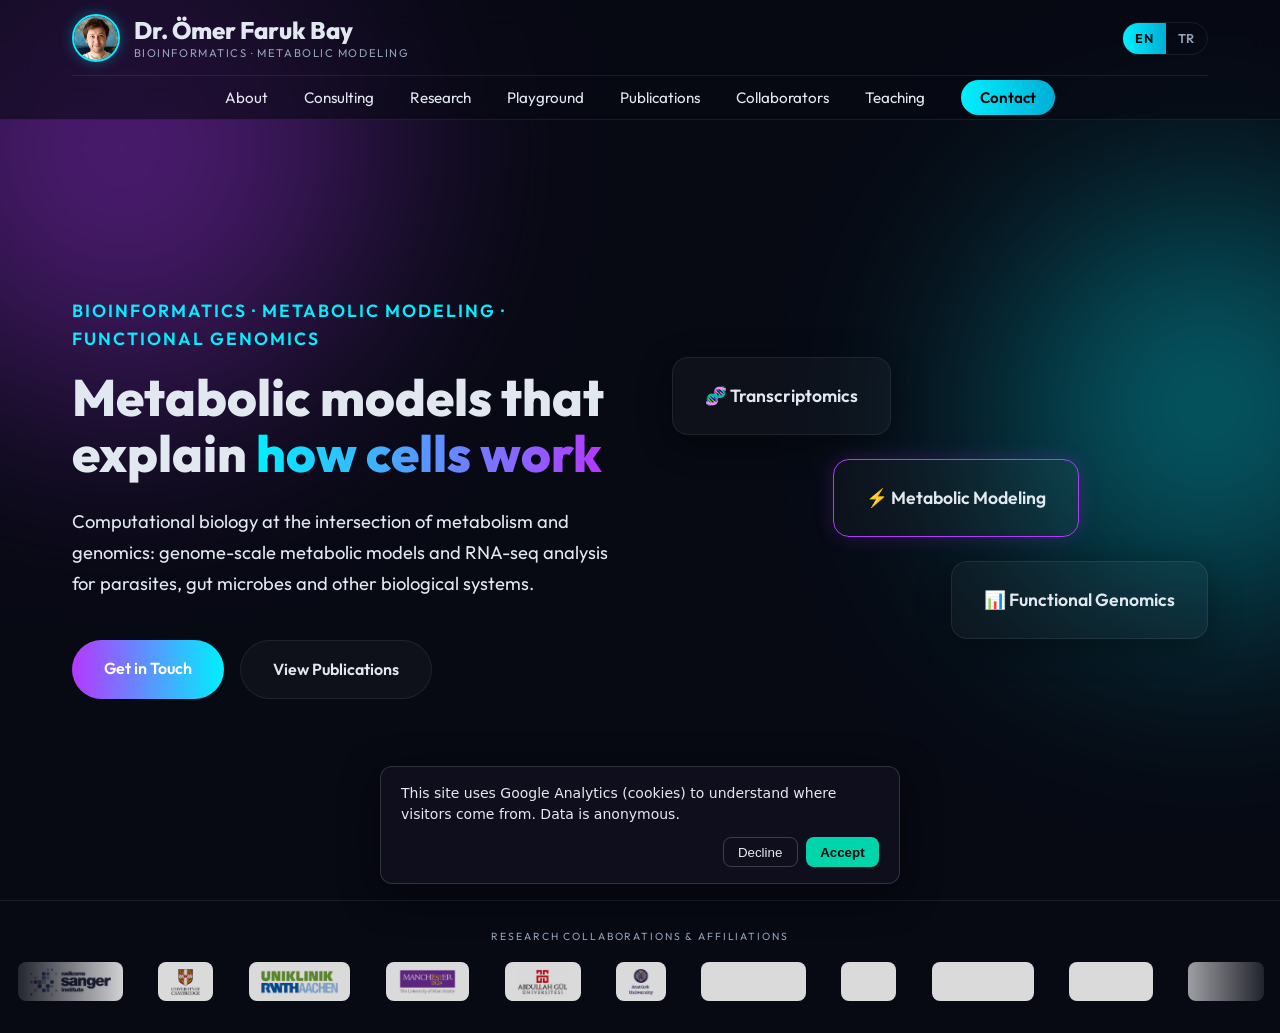
==== commit 31f8f4f2: "Add animated cell map to metabolic playground" ====
--- a/index.html
+++ b/index.html
@@ -221,6 +221,9 @@
                     <div class="pg-bar"><span id="pg-growth-bar"></span></div>
                     <p id="pg-verdict"></p>
                 </div>
+                <h3 data-i18n="pg.mapTitle">Map of the cell</h3>
+                <div id="pg-map" class="pg-map"></div>
+                <p class="pg-map-legend" id="pg-map-legend"></p>
                 <h3 data-i18n="pg.flux">How busy is each step?</h3>
                 <div id="pg-flux" class="pg-flux"></div>
                 <h3 data-i18n="pg.screen">Which genes can the cell not live without?</h3>
--- a/css/style.css
+++ b/css/style.css
@@ -941,3 +941,25 @@
 .pg-ai-out { margin-top: 0.8rem; line-height: 1.6; }
 .pg-ai-out:empty { display: none; }
 .pg-ai-src { display: block; margin-top: 0.4rem; color: var(--text-muted); font-size: 0.75rem; }
+
+/* Cell map */
+.pg-map { margin: 0 0 0.4rem; }
+.pg-svg { width: 100%; height: auto; display: block; background: rgba(255,255,255,0.02); border-radius: 12px; }
+.pg-edge { transition: stroke .3s, stroke-width .3s; }
+.pg-edge.active { stroke-dasharray: 12 8; animation: pgflow 0.9s linear infinite; }
+.pg-edge.off { stroke-dasharray: 4 6; }
+@keyframes pgflow { to { stroke-dashoffset: -20; } }
+.pg-node rect { fill: #0f1424; stroke: rgba(255,255,255,0.25); stroke-width: 1.5; transition: filter .3s; }
+.pg-node text { fill: var(--text-main); font-size: 13px; font-weight: 600; pointer-events: none; }
+.pg-bio rect { stroke: var(--accent-purple); fill: #1a1030; }
+.pg-tag { cursor: pointer; }
+.pg-tag rect { fill: #0f1424; stroke: var(--accent-teal); stroke-width: 1.2; }
+.pg-tag text { fill: var(--accent-teal); font-size: 12px; font-style: italic; pointer-events: none; }
+.pg-tag:hover rect, .pg-tag:focus-visible rect { fill: rgba(0,240,255,0.18); }
+.pg-tag:focus-visible { outline: none; }
+.pg-tag:focus-visible rect { stroke-width: 2.5; }
+.pg-tag.on rect { fill: rgba(255,70,90,0.25); stroke: #ff465a; }
+.pg-tag.on text { fill: #ff7a88; text-decoration: line-through; }
+.pg-map-legend { font-size: 0.78rem; color: var(--text-muted); margin: 0 0 0.5rem; }
+@media (prefers-reduced-motion: reduce) { .pg-edge.active { animation: none; } }
+@media (max-width: 800px) { .pg-node text { font-size: 15px; } .pg-tag text { font-size: 14px; } }
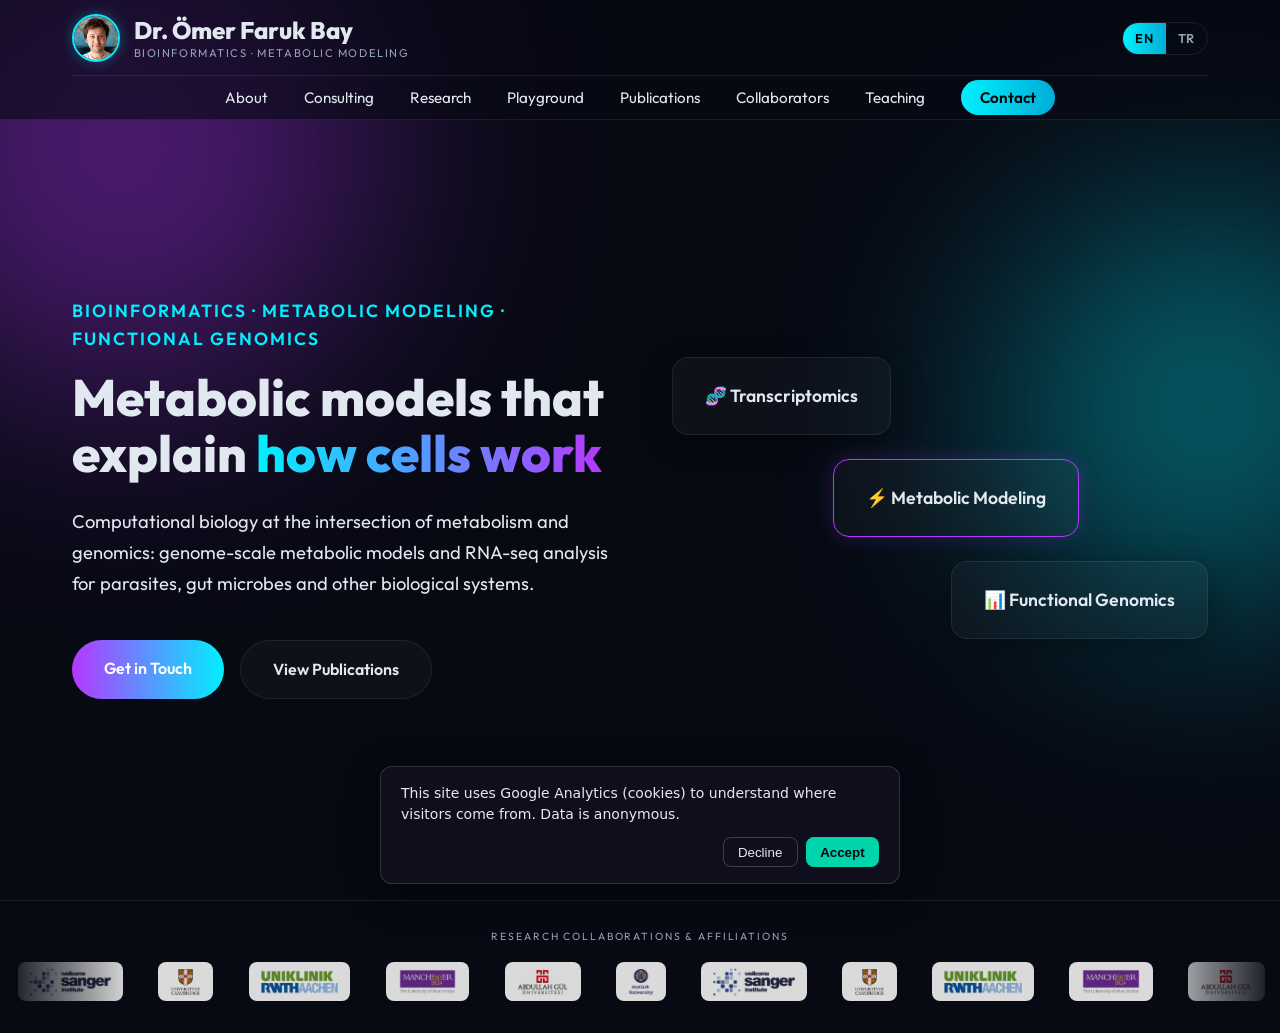
==== commit 956ba571: "Add PDF report, flux values on map, charts; plain step names; PDH aerobic fix" ====
--- a/index.html
+++ b/index.html
@@ -216,6 +216,10 @@
             </div>
 
             <div class="glass-card pg-results">
+                <div class="pg-pdf">
+                    <button type="button" class="pg-btn" id="pg-pdf-btn" data-i18n="pg.pdf">Download PDF report</button>
+                    <small id="pg-pdf-note"></small>
+                </div>
                 <div class="pg-readout" aria-live="polite">
                     <div class="pg-big" id="pg-growth">-</div>
                     <div class="pg-bar"><span id="pg-growth-bar"></span></div>
--- a/css/style.css
+++ b/css/style.css
@@ -963,3 +963,64 @@
 .pg-map-legend { font-size: 0.78rem; color: var(--text-muted); margin: 0 0 0.5rem; }
 @media (prefers-reduced-motion: reduce) { .pg-edge.active { animation: none; } }
 @media (max-width: 800px) { .pg-node text { font-size: 15px; } .pg-tag text { font-size: 14px; } }
+
+/* PDF report (only visible when printing) */
+.pg-pdf { display: flex; align-items: center; gap: 0.75rem; flex-wrap: wrap; margin-bottom: 1rem; }
+.pg-pdf small { color: var(--text-muted); font-size: 0.75rem; }
+#pg-report { display: none; }
+@media print {
+    @page { size: A4; margin: 14mm; }
+    body.printing-report > *:not(#pg-report) { display: none !important; }
+    body.printing-report { background: #fff !important; }
+    body.printing-report #pg-report { display: block; }
+    .pg-rep { color: #0f172a; font: 11pt/1.45 'Inter', Arial, sans-serif; -webkit-print-color-adjust: exact; print-color-adjust: exact; }
+    .pg-rep h1 { font-size: 22pt; margin: 0; color: #0f172a; }
+    .pg-rep .sub { margin: 2pt 0; color: #475569; font-size: 12pt; }
+    .pg-rep .meta { margin: 0 0 10pt; color: #64748b; font-size: 9pt; border-bottom: 2pt solid #0891b2; padding-bottom: 6pt; }
+    .pg-rep h2 { font-size: 12.5pt; margin: 14pt 0 5pt; color: #0e7490; break-after: avoid; }
+    .pg-rep section { break-inside: avoid; }
+    .pg-rep section.two { display: grid; grid-template-columns: 1fr 1fr; gap: 14pt; }
+    .pg-rep dl { margin: 0; }
+    .pg-rep dt { font-size: 9pt; color: #64748b; margin-top: 5pt; }
+    .pg-rep dd { margin: 0; font-weight: 600; }
+    .pg-rep .big { font-size: 20pt; color: #7c3aed; margin-right: 8pt; }
+    .pg-rep .bar { display: inline-block; vertical-align: middle; width: 90pt; height: 7pt; background: #e2e8f0; border-radius: 4pt; overflow: hidden; }
+    .pg-rep .bar.wide { width: 120pt; }
+    .pg-rep .bar span { display: block; height: 100%; background: #0891b2; }
+    .pg-rep .ai p { background: #f1f5f9; border-left: 3pt solid #7c3aed; padding: 7pt 10pt; margin: 0 0 3pt; }
+    .pg-rep small { color: #64748b; font-size: 8.5pt; }
+    .pg-rep .mapbox { border: 1pt solid #e2e8f0; border-radius: 6pt; padding: 4pt; }
+    .pg-rep-svg { width: 88%; height: auto; display: block; margin: 0 auto; }
+    .pg-rep-svg .pg-node rect { fill: #fff; stroke: #94a3b8; }
+    .pg-rep-svg .pg-bio rect { fill: #f3e8ff; stroke: #7c3aed; }
+    .pg-rep-svg .pg-node text { fill: #0f172a; }
+    .pg-rep-svg .pg-tag rect { fill: #fff; stroke: #0891b2; }
+    .pg-rep-svg .pg-tag text { fill: #0e7490; }
+    .pg-rep-svg .pg-tag.on rect { fill: #fee2e2; stroke: #dc2626; }
+    .pg-rep-svg .pg-tag.on text { fill: #dc2626; }
+    .pg-rep-svg .pg-edge.off { stroke-dasharray: 4 6; }
+    .pg-rep table { width: 100%; border-collapse: collapse; font-size: 9.5pt; }
+    .pg-rep th { text-align: left; color: #64748b; font-weight: 500; border-bottom: 1pt solid #cbd5e1; padding: 3pt 4pt; }
+    .pg-rep td { padding: 3pt 4pt; border-bottom: 0.5pt solid #e2e8f0; }
+    .pg-rep td.num { text-align: right; font-variant-numeric: tabular-nums; }
+    .pg-rep tr.ess td:last-child { color: #dc2626; font-weight: 600; }
+    .pg-rep tr.slow td:last-child { color: #d97706; }
+    .pg-rep tr.fine td:last-child { color: #15803d; }
+    .pg-rep .glos { display: grid; grid-template-columns: 1fr 1fr; gap: 5pt 14pt; }
+    .pg-rep .glos div { break-inside: avoid; }
+    .pg-rep .glos dt { margin: 0; color: #0e7490; font-size: 10pt; font-weight: 600; }
+    .pg-rep .glos dd { font-weight: 400; font-size: 9pt; color: #334155; }
+    .pg-rep footer { margin-top: 14pt; padding-top: 6pt; border-top: 1pt solid #cbd5e1; font-size: 8.5pt; color: #64748b; }
+}
+
+/* flux values on the map and report charts */
+.pg-fv { fill: #cbd5e1; font-size: 11px; font-variant-numeric: tabular-nums; pointer-events: none; }
+.pg-tv { fill: var(--text-muted); font-size: 10px; font-style: normal; font-variant-numeric: tabular-nums; pointer-events: none; }
+.pg-tag.on .pg-tv { fill: #ff7a88; text-decoration: none; }
+@media print {
+    .pg-rep .chart { width: 100%; height: auto; display: block; border: 1pt solid #e2e8f0; border-radius: 6pt; background: #fff; }
+    .pg-rep .chartnote { margin: 4pt 0 0; }
+    .pg-rep-svg .pg-fv { fill: #0f172a; font-weight: 600; }
+    .pg-rep-svg .pg-tv { fill: #475569; }
+    .pg-rep-svg .pg-tag.on .pg-tv { fill: #dc2626; }
+}
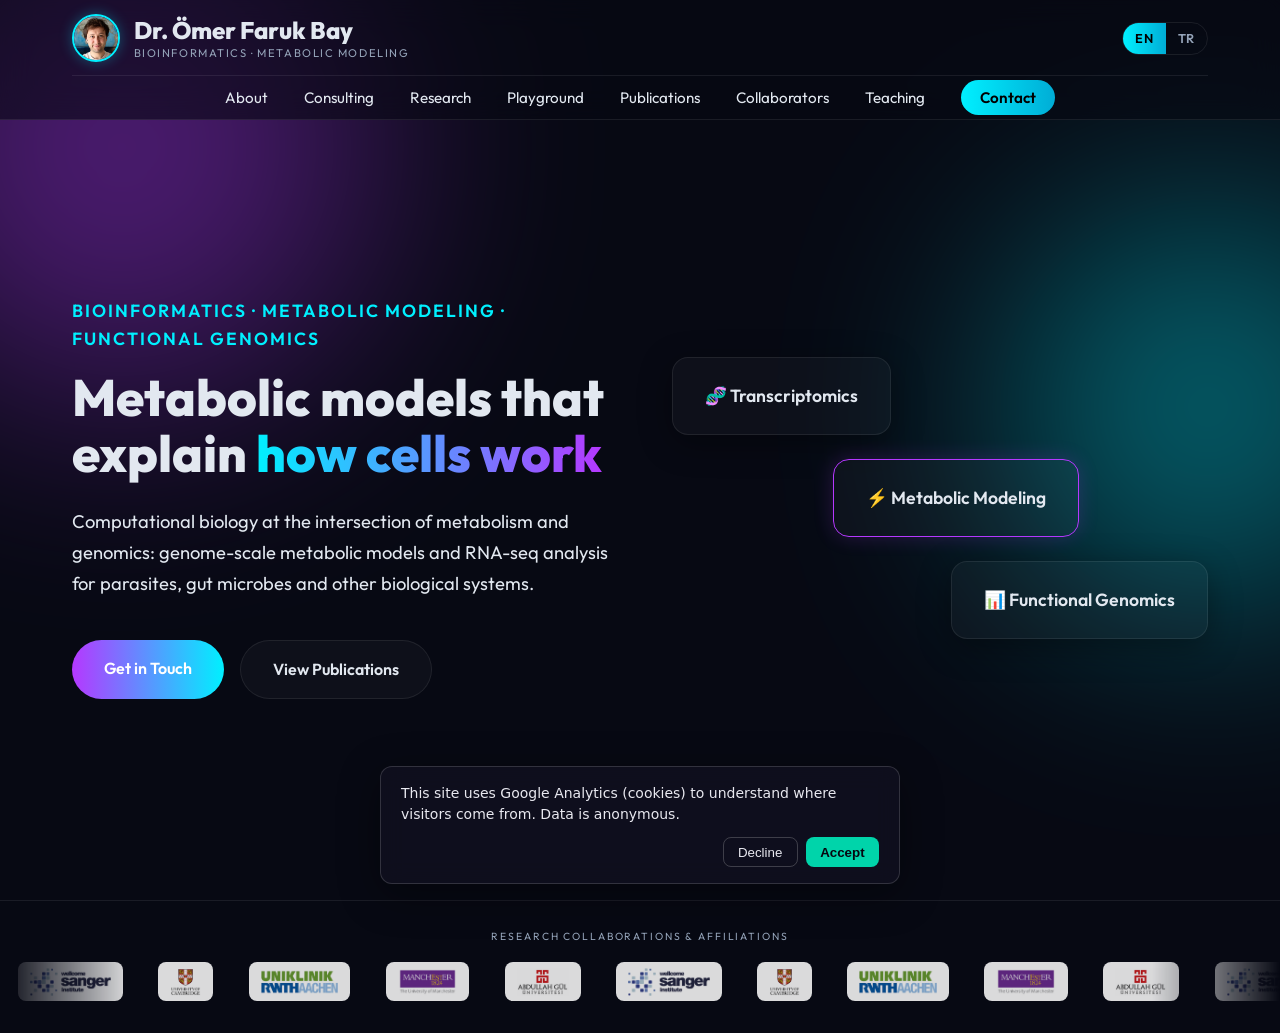
==== commit c84c61e4: "Remove Ataturk University logo from partner strip" ====
--- a/index.html
+++ b/index.html
@@ -355,7 +355,6 @@
             <li class="partner"><img src="assets/logos/rwth-aachen.png" alt="Uniklinik RWTH Aachen" width="78" height="28"></li>
             <li class="partner"><img src="assets/logos/manchester.png" alt="University of Manchester" width="60" height="28"></li>
             <li class="partner"><img src="assets/logos/agu.png" alt="Abdullah Gül University" width="52" height="28"></li>
-            <li class="partner"><img src="assets/logos/ataturk.png" alt="Atatürk University" width="26" height="28"></li>
             </ul>
         </div>
     </section>
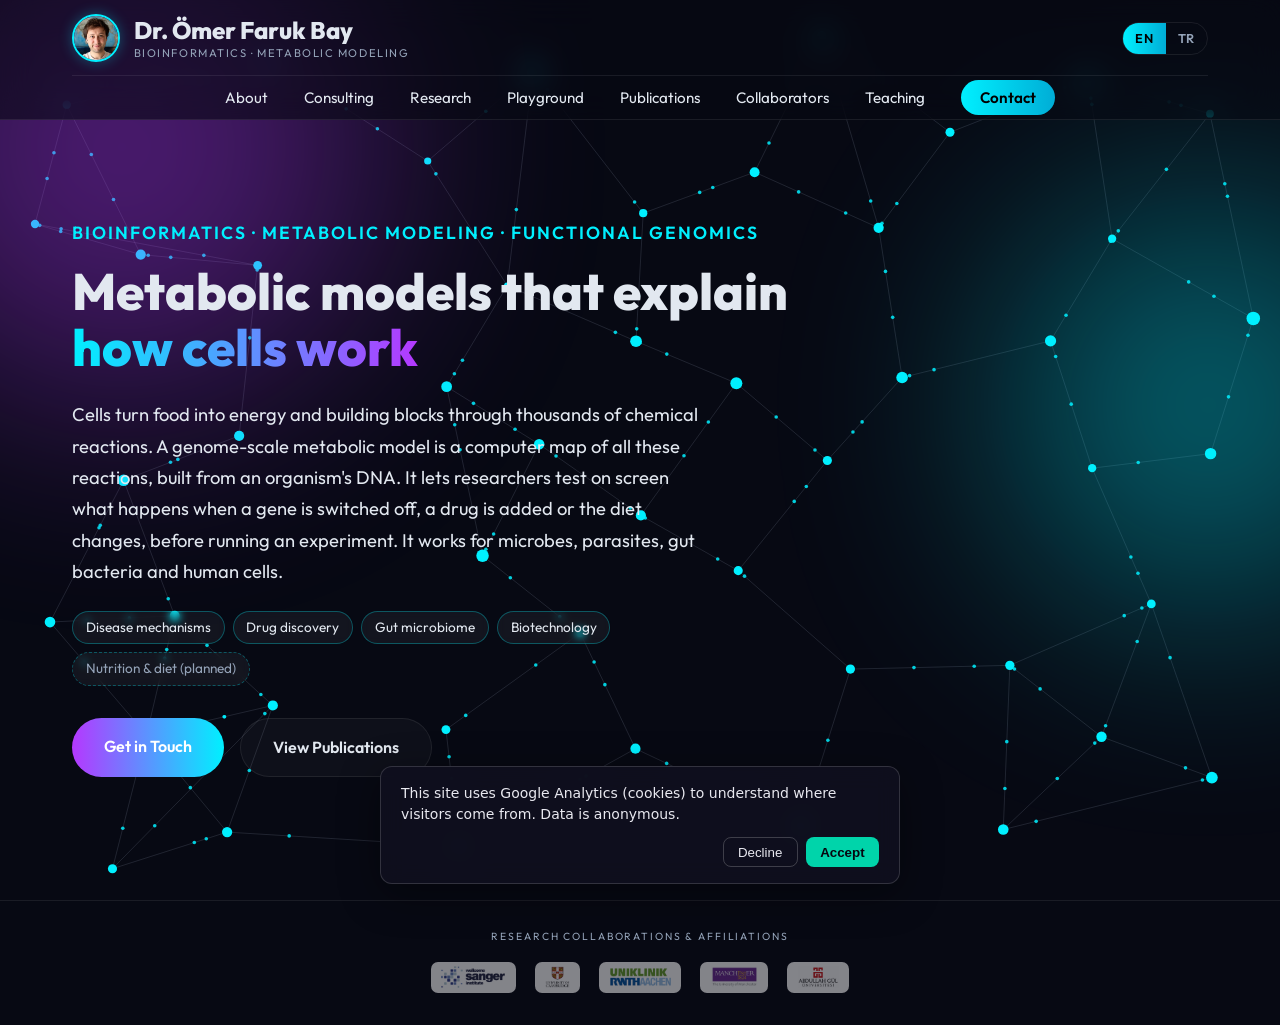
==== commit 2b70016b: "Real E. coli model, methods and exports, network background, page transitions, expandable services, " ====
--- a/index.html
+++ b/index.html
@@ -54,6 +54,7 @@
     </script>
 </head>
 <body>
+    <canvas id="hero-net" aria-hidden="true"></canvas>
 
     <!-- Particle/Glow Background -->
     <div class="background-glow pos-1"></div>
@@ -90,21 +91,17 @@
         <div class="hero-content">
             <h2 class="sub-headline" data-i18n="hero.sub">Bioinformatics · Metabolic Modeling · Functional Genomics</h2>
             <h1 class="main-headline" data-i18n="hero.title">Metabolic models that explain <span class="gradient-text">how cells work</span></h1>
-            <p class="hero-lead" data-i18n="hero.lead">Computational biology at the intersection of metabolism and genomics: genome-scale metabolic models and RNA-seq analysis for parasites, gut microbes and other biological systems.</p>
+            <p class="hero-lead" data-i18n="hero.lead">Cells turn food into energy and building blocks through thousands of chemical reactions. A genome-scale metabolic model is a computer map of all these reactions, built from an organism's DNA. It lets researchers test on screen what happens when a gene is switched off, a drug is added or the diet changes, before running an experiment. It works for microbes, parasites, gut bacteria and human cells.</p>
+            <ul class="hero-apps" aria-label="Applications">
+                <li data-i18n="hero.app1">Disease mechanisms</li>
+                <li data-i18n="hero.app2">Drug discovery</li>
+                <li data-i18n="hero.app3">Gut microbiome</li>
+                <li data-i18n="hero.app4">Biotechnology</li>
+                <li data-i18n="hero.app5">Nutrition &amp; diet (planned)</li>
+            </ul>
             <div class="hero-cta">
                 <a href="#contact" class="btn-primary" data-i18n="hero.cta1">Get in Touch</a>
                 <a href="#publications" class="btn-secondary" data-i18n="hero.cta2">View Publications</a>
-            </div>
-        </div>
-        <div class="hero-visual">
-            <div class="glass-card floating-card delay-1">
-                <p data-i18n="hero.card1">🧬 Transcriptomics</p>
-            </div>
-            <div class="glass-card floating-card delay-2 highlight">
-                <p data-i18n="hero.card2">⚡ Metabolic Modeling</p>
-            </div>
-            <div class="glass-card floating-card delay-3">
-                <p data-i18n="hero.card3">📊 Functional Genomics</p>
             </div>
         </div>
     </header>
@@ -142,21 +139,69 @@
     <section id="services" class="section-container alternate-bg page-section">
         <h2 class="section-title" data-i18n="services.title">Consulting <span class="gradient-text">Services</span></h2>
         <div class="services-grid">
-            <div class="service-card glass-card">
-                <div class="icon">🔬</div>
-                <h3 data-i18n="services.h1">Metabolic Modeling</h3>
-                <p data-i18n="services.p1">Genome-scale metabolic network reconstruction, manual curation, and constraint-based modeling for eukaryotic and prokaryotic systems.</p>
-            </div>
-            <div class="service-card glass-card">
-                <div class="icon">🧬</div>
-                <h3 data-i18n="services.h2">Functional Genomics</h3>
-                <p data-i18n="services.p2">Data analysis pipelines for bulk RNA-seq, single-cell RNA-seq, and spatial transcriptomics to extract meaningful biological networks.</p>
-            </div>
-            <div class="service-card glass-card">
-                <div class="icon">📊</div>
-                <h3 data-i18n="services.h3">Data Analysis &amp; Pipeline Dev</h3>
-                <p data-i18n="services.p3">Custom bioinformatics tool development and high-throughput biological data analysis tailored for your project's needs.</p>
-            </div>
+            <details class="service-card glass-card" id="svc1">
+                <summary>
+                    <div class="icon">🔬</div>
+                    <h3 data-i18n="services.h1">Metabolic Modeling</h3>
+                    <p data-i18n="services.p1">Genome-scale metabolic network reconstruction, manual curation, and constraint-based modeling for eukaryotic and prokaryotic systems.</p>
+                    <span class="svc-more"><span class="m-closed" data-i18n="services.more">Show details</span><span class="m-open" data-i18n="services.less">Hide details</span></span>
+                </summary>
+                <div class="svc-body">
+                    <h4 data-i18n="svc1.hc">What it covers</h4>
+                    <ul>
+                        <li data-i18n="svc1.c1">Building a metabolic model from a genome: draft reconstruction, manual curation and gap filling.</li>
+                        <li data-i18n="svc1.c2">Simulations such as flux balance analysis: growth, essential genes and reactions, effects of nutrients and drugs.</li>
+                        <li data-i18n="svc1.c3">Models tuned with RNA-seq data, and community models for several species together.</li>
+                    </ul>
+                    <h4 data-i18n="svc1.hu">Typical applications</h4>
+                    <p data-i18n="svc1.u">Drug-target discovery, understanding disease metabolism, gut microbiome interactions, biotechnology and strain design, and nutrition and diet research.</p>
+                    <h4 data-i18n="svc1.hi">You provide → you get</h4>
+                    <p data-i18n="svc1.i">A genome, or an existing model, plus growth data if available &rarr; a curated model file (SBML), simulation results, figures and clear documentation.</p>
+                    <a href="#contact" class="btn-secondary" data-i18n="services.cta">Discuss a project</a>
+                </div>
+            </details>
+            <details class="service-card glass-card" id="svc2">
+                <summary>
+                    <div class="icon">🧬</div>
+                    <h3 data-i18n="services.h2">Functional Genomics</h3>
+                    <p data-i18n="services.p2">Data analysis pipelines for bulk RNA-seq, single-cell RNA-seq, and spatial transcriptomics to extract meaningful biological networks.</p>
+                    <span class="svc-more"><span class="m-closed" data-i18n="services.more">Show details</span><span class="m-open" data-i18n="services.less">Hide details</span></span>
+                </summary>
+                <div class="svc-body">
+                    <h4 data-i18n="svc2.hc">What it covers</h4>
+                    <ul>
+                        <li data-i18n="svc2.c1">Bulk RNA-seq: quality control, quantification, differential expression and pathway enrichment.</li>
+                        <li data-i18n="svc2.c2">Single-cell and spatial transcriptomics: clustering, cell types and spatial patterns.</li>
+                        <li data-i18n="svc2.c3">Gene networks, and linking expression data to metabolic models.</li>
+                    </ul>
+                    <h4 data-i18n="svc2.hu">Typical applications</h4>
+                    <p data-i18n="svc2.u">Finding which genes and pathways change between conditions, diseased and healthy tissue, or treated and untreated samples.</p>
+                    <h4 data-i18n="svc2.hi">You provide → you get</h4>
+                    <p data-i18n="svc2.i">Raw reads or a count table, plus sample information &rarr; a reproducible analysis, result tables, figures and a short report.</p>
+                    <a href="#contact" class="btn-secondary" data-i18n="services.cta">Discuss a project</a>
+                </div>
+            </details>
+            <details class="service-card glass-card" id="svc3">
+                <summary>
+                    <div class="icon">📊</div>
+                    <h3 data-i18n="services.h3">Data Analysis &amp; Pipeline Dev</h3>
+                    <p data-i18n="services.p3">Custom bioinformatics tool development and high-throughput biological data analysis tailored for your project's needs.</p>
+                    <span class="svc-more"><span class="m-closed" data-i18n="services.more">Show details</span><span class="m-open" data-i18n="services.less">Hide details</span></span>
+                </summary>
+                <div class="svc-body">
+                    <h4 data-i18n="svc3.hc">What it covers</h4>
+                    <ul>
+                        <li data-i18n="svc3.c1">Custom tools and scripts in Python, R and Unix for your own data.</li>
+                        <li data-i18n="svc3.c2">Automated, reproducible workflows for high-throughput biological data.</li>
+                        <li data-i18n="svc3.c3">Training for your team so that the analysis can be repeated in-house.</li>
+                    </ul>
+                    <h4 data-i18n="svc3.hu">Typical applications</h4>
+                    <p data-i18n="svc3.u">Replacing manual spreadsheet work, standardising a lab's analysis, or building a small tool or dashboard around a research question.</p>
+                    <h4 data-i18n="svc3.hi">You provide → you get</h4>
+                    <p data-i18n="svc3.i">Your dataset and the question you want answered &rarr; documented code, results and a hand-over session.</p>
+                    <a href="#contact" class="btn-secondary" data-i18n="services.cta">Discuss a project</a>
+                </div>
+            </details>
         </div>
     </section>
 
@@ -189,6 +234,25 @@
                 <li data-i18n="pg.how2"><strong>Fire a worker:</strong> click a gene to switch it off (it turns red). Can the cell cope without it?</li>
                 <li data-i18n="pg.how3"><strong>See the effect:</strong> the top bar shows how well the cell grows compared with a healthy one. The bars below show how busy each step is.</li>
             </ol>
+        </div>
+        <div class="glass-card pg-stories">
+            <h3 data-i18n="pg.storiesTitle">Try a guided story</h3>
+            <p class="pg-stories-note" data-i18n="pg.storiesNote">Pick a story. It sets up the cell for you and explains what to look at, step by step.</p>
+            <div class="pg-story-list" id="pg-story-list" role="group"></div>
+            <div class="pg-story" id="pg-story" hidden aria-live="polite">
+                <img id="pg-story-img" class="pg-story-img" alt="" width="960" height="540" loading="lazy">
+                <div class="pg-story-body">
+                <div class="pg-story-top"><div class="pg-story-step" id="pg-story-step"></div><div class="pg-story-dots" id="pg-story-dots" aria-hidden="true"></div></div>
+                <h4 id="pg-story-title"></h4>
+                <div class="pg-story-chips" id="pg-story-chips"></div>
+                <p id="pg-story-body"></p>
+                <div class="pg-story-nav">
+                    <button type="button" class="pg-btn" id="pg-story-prev"></button>
+                    <button type="button" class="pg-btn" id="pg-story-next"></button>
+                    <button type="button" class="pg-btn pg-story-exit" id="pg-story-exit"></button>
+                </div>
+                </div>
+            </div>
         </div>
         <p class="pg-note" data-i18n="pg.note">Educational toy model: a simplified cartoon of a cell, not a real organism.</p>
 
@@ -241,6 +305,69 @@
                 </div>
             </div>
         </div>
+        <div class="glass-card pg-real" id="pg-real">
+            <h3 data-pro="pgr.title"></h3>
+            <p class="pgr-intro" data-pro="pgr.intro"></p>
+            <div class="pgr-grid">
+                <div class="pgr-controls">
+                    <div class="pg-presets" role="group">
+                        <button type="button" class="pg-btn" id="pgr-aerobic" data-pro="pgr.aerobic"></button>
+                        <button type="button" class="pg-btn" id="pgr-anaerobic" data-pro="pgr.anaerobic"></button>
+                    </div>
+                    <label class="pg-label" for="pgr-glc"><span data-pro="pgr.glc"></span>: <output id="pgr-glc-out">10</output> mmol/gDW/h</label>
+                    <input type="range" id="pgr-glc" min="2" max="20" step="1" value="10">
+                    <label class="pg-label" for="pgr-gene" data-pro="pgr.gene"></label>
+                    <div class="pgr-add">
+                        <input type="text" id="pgr-gene" list="pgr-genes" autocomplete="off" spellcheck="false" placeholder="adhE">
+                        <button type="button" class="pg-btn" id="pgr-add" data-pro="pgr.add"></button>
+                    </div>
+                    <datalist id="pgr-genes"></datalist>
+                    <p class="pgr-msg" id="pgr-msg" aria-live="polite"></p>
+                    <div class="pgr-try"><span data-pro="pgr.try"></span> <span id="pgr-try"></span></div>
+                    <div id="pgr-chips" class="pg-chips"></div>
+                    <button type="button" class="pg-btn pg-reset" id="pgr-reset" data-pro="pgr.reset"></button>
+                </div>
+                <div class="pgr-results">
+                    <p class="pgr-status" id="pgr-status" aria-live="polite"></p>
+                    <div class="pg-big" id="pgr-growth"></div>
+                    <div class="pg-bar"><span id="pgr-bar"></span></div>
+                    <p id="pgr-verdict" class="pgr-verdict"></p>
+                    <h4 data-pro="pgr.cmp"></h4>
+                    <div id="pgr-compare" class="pgr-compare"></div>
+                    <h4 data-pro="pgr.top"></h4>
+                    <div id="pgr-top" class="pgr-top"></div>
+                    <h4 data-pro="pgr.screen"></h4>
+                    <button type="button" class="pg-btn" id="pgr-screen-btn" data-pro="pgr.run"></button>
+                    <div class="pg-bar pgr-prog" id="pgr-prog" hidden><span id="pgr-prog-bar"></span></div>
+                    <div id="pgr-screen" class="pgr-screen"></div>
+                </div>
+            </div>
+            <p class="pgr-cite" data-pro="pgr.cite"></p>
+        </div>
+
+        <details class="glass-card pg-methods" id="pg-methods">
+            <summary data-pro="pgm.title"></summary>
+            <div id="pgm-body" class="pgm-body"></div>
+        </details>
+
+        <div class="glass-card pg-export" id="pg-export">
+            <h3 data-pro="pge.title"></h3>
+            <p class="pge-note" data-pro="pge.note"></p>
+            <div class="pge-btns">
+                <button type="button" class="pg-btn" id="pge-svg" data-pro="pge.svg"></button>
+                <button type="button" class="pg-btn" id="pge-png" data-pro="pge.png"></button>
+                <button type="button" class="pg-btn" id="pge-csv" data-pro="pge.csv"></button>
+                <button type="button" class="pg-btn" id="pge-sbml" data-pro="pge.sbml"></button>
+            </div>
+            <h4 data-pro="pge.cite"></h4>
+            <pre id="pge-cite" class="pge-cite"></pre>
+            <div class="pge-btns">
+                <button type="button" class="pg-btn" id="pge-copy" data-pro="pge.copy"></button>
+                <button type="button" class="pg-btn" id="pge-bib" data-pro="pge.bib"></button>
+                <span id="pge-done" class="pge-done" aria-live="polite"></span>
+            </div>
+        </div>
+
         <div class="glass-card pg-glossary">
             <h3 data-i18n="pg.glossTitle">What are these molecules? (in everyday words)</h3>
             <dl id="pg-gloss"></dl>
@@ -364,6 +491,10 @@
     <script src="js/i18n.js"></script>
     <script src="js/main.js"></script>
     <script src="js/playground.js"></script>
+    <script src="js/real-model.js"></script>
+    <script src="js/playground-pro.js"></script>
+    <script src="js/hero-network.js"></script>
+    <script src="js/interactive.js"></script>
     <script src="js/analytics.js" defer></script>
 </body>
 </html>
--- a/css/style.css
+++ b/css/style.css
@@ -1024,3 +1024,160 @@
     .pg-rep-svg .pg-tv { fill: #475569; }
     .pg-rep-svg .pg-tag.on .pg-tv { fill: #dc2626; }
 }
+
+/* Guided stories */
+.pg-stories { max-width: 1100px; margin: 0 auto 1.5rem; }
+.pg-stories h3 { margin: 0 0 0.3rem; font-size: 1.05rem; }
+.pg-stories-note { color: var(--text-muted); font-size: 0.9rem; margin: 0 0 0.8rem; }
+.pg-story-list { display: grid; grid-template-columns: repeat(auto-fit, minmax(230px, 1fr)); gap: 0.8rem; }
+.pg-story-btn { font: inherit; cursor: pointer; text-align: left; color: var(--text-main); background: rgba(255,255,255,0.04); border: 1px solid rgba(255,255,255,0.15); border-radius: 14px; padding: 0; overflow: hidden; display: flex; flex-direction: column; transition: border-color .2s, background .2s, transform .2s; }
+.pg-story-btn small { color: var(--text-muted); font-size: 0.78rem; }
+.pg-story-btn:hover { border-color: var(--accent-teal); transform: translateY(-1px); }
+.pg-story-btn[aria-pressed="true"] { border-color: var(--accent-purple); background: rgba(181,56,255,0.12); }
+.pg-story-btn:focus-visible { outline: 2px solid var(--accent-teal); outline-offset: 2px; }
+.pg-story { margin-top: 1rem; padding: 1rem 1.1rem; border-left: 3px solid var(--accent-purple); background: rgba(181,56,255,0.07); border-radius: 0 12px 12px 0; }
+.pg-story[hidden] { display: none; }
+.pg-story-step { font-size: 0.75rem; letter-spacing: 0.04em; text-transform: uppercase; color: var(--accent-purple); }
+.pg-story h4 { margin: 0.2rem 0 0.4rem; font-size: 1.1rem; }
+.pg-story p { margin: 0 0 0.8rem; line-height: 1.6; }
+.pg-story-nav { display: flex; gap: 0.5rem; flex-wrap: wrap; }
+.pg-story-nav .pg-btn:disabled { opacity: 0.4; cursor: default; }
+.pg-story-exit { margin-left: auto; }
+
+.pg-story-thumb { display: block; width: 100%; aspect-ratio: 16 / 9; background-size: cover; background-position: center; transition: transform .5s ease; }
+.pg-story-btn:hover .pg-story-thumb { transform: scale(1.06); }
+.pg-story-btn { position: relative; }
+.pg-story-txt { display: flex; flex-direction: column; gap: 0.15rem; padding: 0.65rem 0.9rem 0.8rem; position: relative; z-index: 1; background: rgba(7,9,19,0.6); }
+.pg-story-btn[aria-pressed="true"] .pg-story-txt::after { content: ""; position: absolute; left: 0; right: 0; bottom: 0; height: 3px; background: linear-gradient(90deg, var(--accent-teal), var(--accent-purple)); }
+.pg-story { padding: 0; overflow: hidden; border-left: 0; background: rgba(15,20,36,0.8); border: 1px solid rgba(181,56,255,0.35); border-radius: 16px; display: grid; grid-template-columns: minmax(200px, 38%) 1fr; }
+.pg-story[hidden] { display: none; }
+.pg-story-img { width: 100%; height: 100%; object-fit: cover; display: block; min-height: 220px; }
+.pg-story-body { padding: 1rem 1.2rem 1.1rem; }
+.pg-story-top { display: flex; align-items: center; justify-content: space-between; gap: 0.75rem; flex-wrap: wrap; }
+.pg-story-dots { display: flex; gap: 6px; }
+.pg-story-dots span { width: 22px; height: 5px; border-radius: 3px; background: rgba(255,255,255,0.15); transition: background .3s; }
+.pg-story-dots span.done { background: var(--accent-teal); }
+.pg-story-dots span.on { background: var(--accent-purple); box-shadow: 0 0 8px var(--accent-purple); }
+.pg-story-chips { display: flex; flex-wrap: wrap; gap: 0.4rem; margin: 0 0 0.8rem; }
+.pg-chipstat { display: inline-flex; align-items: center; gap: 0.3rem; font-size: 0.78rem; padding: 0.25rem 0.6rem; border-radius: 999px; background: rgba(255,255,255,0.07); border: 1px solid rgba(255,255,255,0.12); }
+.pg-chipstat b { font-weight: 700; }
+.pg-chipstat.bad { border-color: #ff465a; background: rgba(255,70,90,0.14); }
+.pg-chipstat.wide { gap: 0.5rem; }
+.pg-minibar { display: inline-block; width: 70px; height: 7px; border-radius: 4px; background: rgba(255,255,255,0.12); overflow: hidden; }
+.pg-minibar span { display: block; height: 100%; border-radius: 4px; transition: width .4s ease, background .3s; }
+.pg-story h4 { font-size: 1.2rem; }
+.pg-pop .pg-story-body { animation: pgpop .45s ease; }
+@keyframes pgpop { from { opacity: 0; transform: translateY(8px); } to { opacity: 1; transform: none; } }
+@media (max-width: 760px) { .pg-story { grid-template-columns: 1fr; } .pg-story-img { min-height: 0; aspect-ratio: 16 / 9; } }
+@media (prefers-reduced-motion: reduce) { .pg-pop .pg-story-body { animation: none; } .pg-story-thumb { transition: none; } }
+
+/* ===== Full-page network background ===== */
+#hero-net { position: fixed; inset: 0; width: 100vw; height: 100vh; z-index: -1; pointer-events: none; opacity: 0.35; transition: opacity .6s; }
+html[data-page="home"] #hero-net { opacity: 1; }
+.hero-cta { flex-wrap: wrap; }
+.hero-content { max-width: 720px; }
+
+/* ===== Site-wide interactivity ===== */
+.scroll-progress { position: fixed; top: 0; left: 0; right: 0; height: 3px; z-index: 2000; transform-origin: 0 50%; transform: scaleX(0); background: linear-gradient(90deg, var(--accent-teal), var(--accent-purple)); pointer-events: none; }
+.rv { opacity: 0; transform: translateY(26px); transition: opacity .7s ease var(--rv-d, 0ms), transform .7s ease var(--rv-d, 0ms); }
+.rv.rv-in { opacity: 1; transform: none; }
+.glass-card:not(.floating-card) { position: relative; }
+.glass-card:not(.floating-card)::after { content: ''; position: absolute; inset: 0; border-radius: inherit; pointer-events: none; opacity: 0; transition: opacity .3s;
+    background: radial-gradient(260px circle at var(--mx, 50%) var(--my, 50%), rgba(0,240,255,0.10), transparent 70%); }
+.glass-card:not(.floating-card):hover::after { opacity: 1; }
+
+/* ===== Real model ===== */
+.pg-real, .pg-methods, .pg-export { margin-top: 1.5rem; padding: 1.5rem; }
+.pgr-intro, .pge-note { color: var(--text-muted); font-size: 0.95rem; margin: 0.4rem 0 1rem; }
+.pgr-grid { display: grid; grid-template-columns: minmax(0, 1fr) minmax(0, 1.3fr); gap: 1.5rem; }
+.pgr-controls > * { margin-bottom: 0.7rem; }
+.pgr-add { display: flex; gap: 0.5rem; }
+.pgr-add input { flex: 1; min-width: 0; font: inherit; color: var(--text-main); background: rgba(255,255,255,0.05); border: 1px solid rgba(255,255,255,0.15); border-radius: 10px; padding: 0.4rem 0.7rem; }
+.pgr-msg { font-size: 0.85rem; color: #ffb454; min-height: 1.2em; }
+.pgr-try { font-size: 0.85rem; color: var(--text-muted); }
+.pgr-tryb { font: inherit; font-size: 0.85rem; cursor: pointer; color: var(--accent-teal); background: none; border: 0; text-decoration: underline; margin-right: 0.4rem; }
+.pgr-status { font-size: 0.85rem; color: var(--text-muted); }
+.pgr-verdict { margin: 0.6rem 0 1rem; font-size: 0.95rem; }
+.pgr-results h4 { margin: 1.1rem 0 0.5rem; font-size: 0.95rem; color: var(--accent-teal); }
+.pgr-cmp-grp { margin-bottom: 0.6rem; }
+.pgr-cmp-row { display: grid; grid-template-columns: 7rem 1fr 6.5rem; gap: 0.6rem; align-items: center; font-size: 0.85rem; margin-top: 0.3rem; }
+.pgr-cmp-row b { text-align: right; font-weight: 600; }
+.pgr-cmpnote { font-size: 0.8rem; color: var(--text-muted); margin-top: 0.5rem; }
+.pgr-top table, .pgr-screen table, .pgm-scroll table { width: 100%; border-collapse: collapse; font-size: 0.82rem; }
+.pgr-top td, .pgm-scroll td, .pgm-scroll th { padding: 0.3rem 0.5rem; border-bottom: 1px solid rgba(255,255,255,0.07); text-align: left; }
+.pgr-top td.num, .pgm-scroll td.num { text-align: right; font-variant-numeric: tabular-nums; }
+.pgr-fbar { display: inline-block; width: 70px; height: 6px; border-radius: 3px; background: rgba(255,255,255,0.08); margin-right: 0.4rem; vertical-align: middle; overflow: hidden; }
+.pgr-fbar span { display: block; height: 100%; background: var(--accent-teal); }
+.pgr-prog { margin-top: 0.6rem; }
+.pgr-stack { display: flex; height: 14px; border-radius: 7px; overflow: hidden; margin: 0.8rem 0 0.4rem; background: rgba(255,255,255,0.08); }
+.s-ess, .c-ess { background: #ff465a; } .s-slow, .c-slow { background: #ffb454; } .s-fine, .c-fine { background: #34d399; }
+.pgr-legend b { padding: 0 0.3rem; border-radius: 4px; color: #0b1020; }
+.pgr-list { font-size: 0.82rem; color: var(--text-muted); margin-top: 0.4rem; }
+.pgr-cite { font-size: 0.78rem; color: var(--text-muted); margin-top: 1rem; }
+
+/* ===== Methods ===== */
+.pg-methods summary { cursor: pointer; font-weight: 600; font-size: 1.1rem; list-style: none; }
+.pg-methods summary::before { content: '▸ '; color: var(--accent-teal); }
+.pg-methods[open] summary::before { content: '▾ '; }
+.pgm-body { margin-top: 1rem; font-size: 0.92rem; color: var(--text-muted); line-height: 1.65; }
+.pgm-body h4 { color: var(--text-main); margin: 1.2rem 0 0.5rem; }
+.pgm-body code { color: var(--accent-teal); }
+.pgm-scroll { overflow-x: auto; max-height: 340px; border: 1px solid rgba(255,255,255,0.08); border-radius: 10px; }
+.pgm-scroll th { position: sticky; top: 0; background: #11152a; font-weight: 600; color: var(--text-main); white-space: nowrap; }
+.pgm-mat td { text-align: center; min-width: 2.2rem; }
+.pgm-mat td.neg { background: rgba(255,70,90,0.22); color: #ffb3bc; }
+.pgm-mat td.pos { background: rgba(0,240,255,0.18); color: #a5f6ff; }
+.pgm-refs { padding-left: 1.2rem; } .pgm-refs li { margin-bottom: 0.4rem; }
+
+/* ===== Export ===== */
+.pge-btns { display: flex; flex-wrap: wrap; align-items: center; gap: 0.6rem; margin: 0.8rem 0; }
+.pge-cite { white-space: pre-wrap; font: 0.8rem/1.5 ui-monospace, Menlo, monospace; background: rgba(255,255,255,0.04); border: 1px solid rgba(255,255,255,0.1); border-radius: 10px; padding: 0.8rem; color: var(--text-main); }
+.pge-done { font-size: 0.85rem; color: #34d399; }
+@media (max-width: 800px) { .pgr-grid { grid-template-columns: 1fr; } .pgr-cmp-row { grid-template-columns: 5.5rem 1fr 5.5rem; } }
+
+/* ===== Page transitions (View Transitions API; falls back to the fade above) ===== */
+html.has-vt header.page-section.active-section, html.has-vt section.page-section.active-section, html.has-vt footer.page-section.active-section { animation: none; }
+::view-transition-group(root) { animation-duration: 0.55s; animation-timing-function: cubic-bezier(0.65, 0, 0.2, 1); }
+::view-transition-old(root) { animation-name: pt-out; }
+::view-transition-new(root) { animation-name: pt-in; }
+html[data-dir="back"]::view-transition-old(root) { animation-name: pt-out-b; }
+html[data-dir="back"]::view-transition-new(root) { animation-name: pt-in-b; }
+@keyframes pt-out { to { opacity: 0; transform: translateX(-60px) scale(0.98); filter: blur(6px); } }
+@keyframes pt-in { from { opacity: 0; transform: translateX(60px) scale(0.98); filter: blur(6px); } }
+@keyframes pt-out-b { to { opacity: 0; transform: translateX(60px) scale(0.98); filter: blur(6px); } }
+@keyframes pt-in-b { from { opacity: 0; transform: translateX(-60px) scale(0.98); filter: blur(6px); } }
+.scroll-progress, nav, .site-header { view-transition-name: none; }
+@media (prefers-reduced-motion: reduce) { ::view-transition-group(root), ::view-transition-old(root), ::view-transition-new(root) { animation: none; } }
+
+/* Partner logos: static, centered, slightly transparent */
+.partners-track { animation: none; width: auto; flex-wrap: wrap; justify-content: center; row-gap: 1rem; max-width: 1000px; margin: 0 auto; padding: 0 1rem; will-change: auto; }
+.partners-track [data-clone] { display: none; }
+.partners-viewport { -webkit-mask-image: none; mask-image: none; }
+.partner { margin: 0 0.6rem; padding: 0.3rem 0.65rem; opacity: 0.5; border-radius: 7px; }
+.partner:hover { opacity: 0.9; }
+.partner img { height: 22px; }
+.partner-text { font-size: 0.75rem; }
+
+.hero-apps { list-style: none; display: flex; flex-wrap: wrap; gap: 0.5rem; margin: -1rem 0 2rem; max-width: 640px; }
+.hero-apps li { font-size: 0.85rem; padding: 0.3rem 0.8rem; border-radius: 999px; color: var(--text-main); background: rgba(255,255,255,0.05); border: 1px solid rgba(0,240,255,0.3); backdrop-filter: blur(4px); }
+.hero-apps li:last-child { border-style: dashed; color: var(--text-muted); }
+
+/* Expandable consulting cards */
+.services-grid { align-items: start; }
+details.service-card { padding: 0; }
+details.service-card summary { list-style: none; cursor: pointer; padding: 2rem; display: block; }
+details.service-card summary::-webkit-details-marker { display: none; }
+details.service-card summary p { margin-bottom: 1rem; }
+.svc-more { display: inline-flex; align-items: center; gap: 0.4rem; font-size: 0.9rem; font-weight: 600; color: var(--accent-teal); }
+.svc-more::after { content: '+'; display: inline-grid; place-items: center; width: 1.3rem; height: 1.3rem; border-radius: 50%; border: 1px solid currentColor; line-height: 1; transition: transform .3s; }
+details[open] .svc-more::after { content: '\2212'; }
+.svc-more .m-open, details[open] .svc-more .m-closed { display: none; }
+details[open] .svc-more .m-open { display: inline; }
+details.service-card:focus-within { border-color: var(--accent-teal); }
+details[open].service-card { border-color: rgba(0,240,255,0.5); }
+.svc-body { padding: 0 2rem 2rem; border-top: 1px solid var(--glass-border); animation: pgpop .35s ease; }
+.svc-body h4 { margin: 1.2rem 0 0.4rem; font-size: 0.9rem; letter-spacing: 0.04em; text-transform: uppercase; color: var(--accent-teal); }
+.svc-body ul { padding-left: 1.1rem; color: var(--text-muted); }
+.svc-body li { margin-bottom: 0.35rem; }
+.svc-body p { color: var(--text-muted); margin-bottom: 0.4rem; }
+.svc-body .btn-secondary { display: inline-block; margin-top: 1.2rem; }
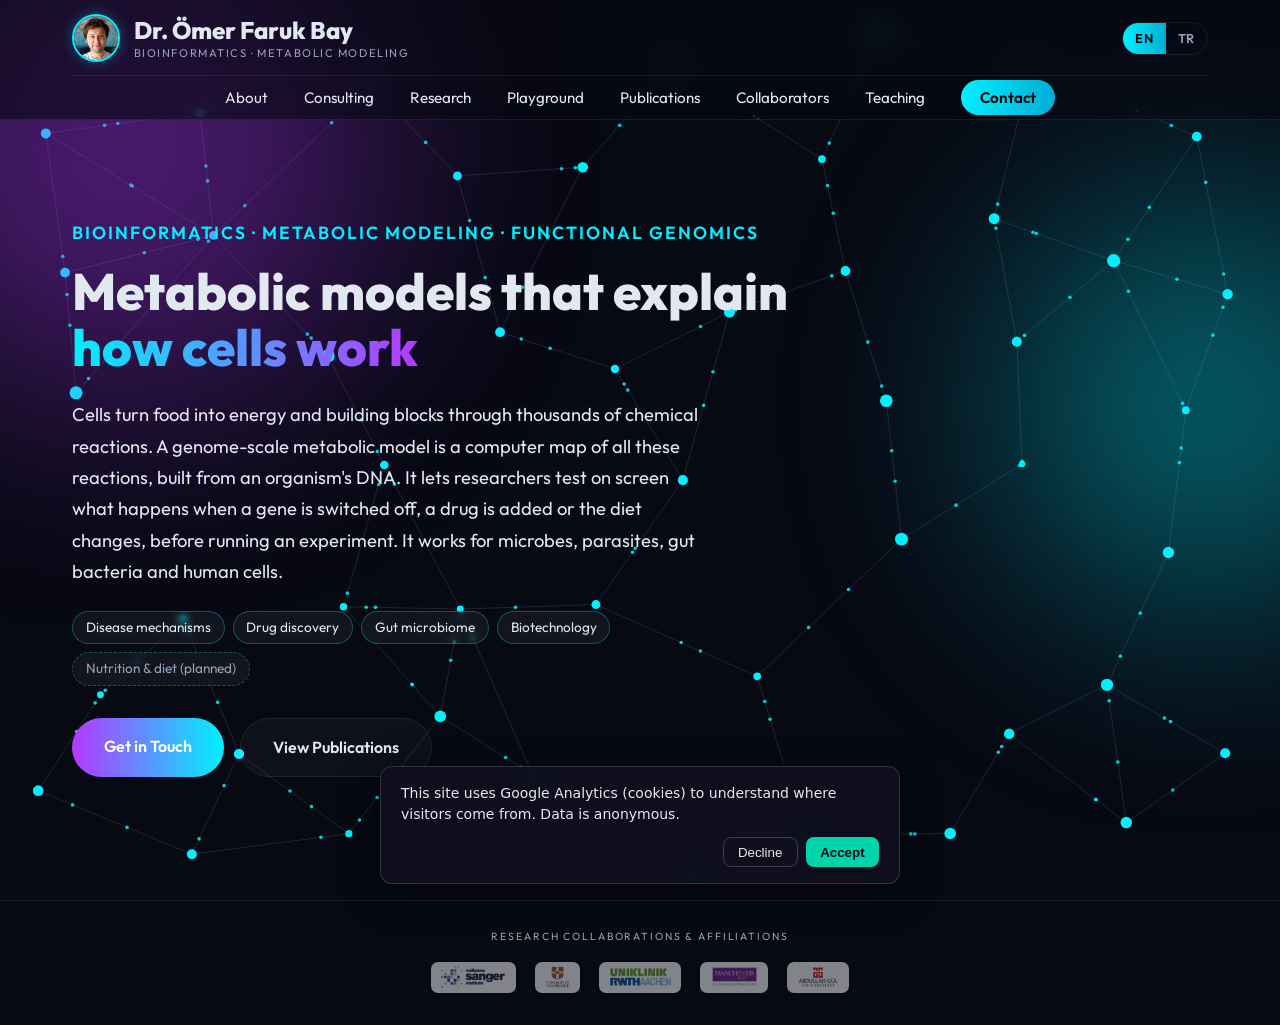
==== commit bc4ae11c: "Add FunGenomics Live: real-time classroom quiz (host + phone join via QR) for MBG419" ====
--- a/index.html
+++ b/index.html
@@ -431,6 +431,21 @@
                 </div>
             </div>
         </div>
+        <div id="fungenomics" class="tub-block">
+            <h3 class="sub-title">MBG419 &mdash; <span class="gradient-text">FunGenomics Live</span></h3>
+            <p class="section-intro">
+                A live classroom quiz game for Functional Genomics. Students scan a QR code, join a group on their phones and lock in answers together while the instructor runs the game.
+            </p>
+            <div class="tutorials-grid">
+                <div class="tutorial-card glass-card tub-card">
+                    <div class="tub-icon">🧬</div>
+                    <h3>Join a live game</h3>
+                    <p class="tub-sub"><strong>For students</strong></p>
+                    <p class="tub-desc">Enter the 4-letter code shown on the classroom screen, pick your group and play from your phone.</p>
+                    <a href="fungenomics/" class="tub-btn">Join game →</a>
+                </div>
+            </div>
+        </div>
     </section>
 
     <!-- Collaborators Section -->
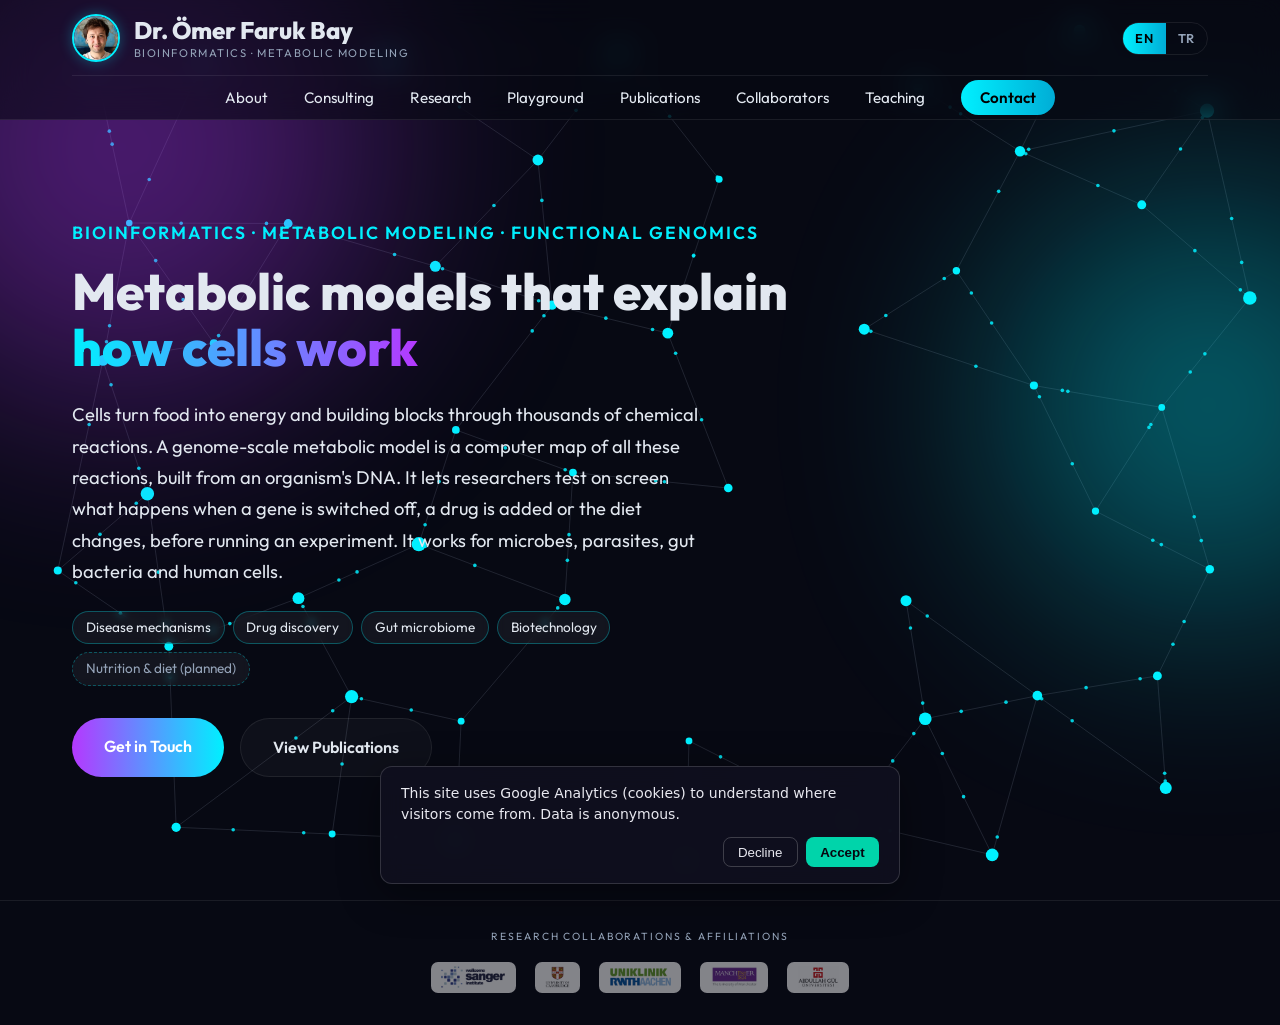
==== commit 98edb7c1: "Add FunUnix (BENG 105 Path & Terminal Arena) interactive game" ====
--- a/index.html
+++ b/index.html
@@ -446,6 +446,21 @@
                 </div>
             </div>
         </div>
+        <div id="fununix" class="tub-block">
+            <h3 class="sub-title">BENG 105 &mdash; <span class="gradient-text">FunUnix Path &amp; Terminal Arena</span></h3>
+            <p class="section-intro">
+                An interactive Unix path visualizer, sandbox explorer, and live individual classroom game for Introduction to Programming (BENG 105). See where your feet are standing (<code>pwd</code>) on a live folder tree while mastering relative/absolute paths, options, and pipes.
+            </p>
+            <div class="tutorials-grid">
+                <div class="tutorial-card glass-card tub-card tub-teal">
+                    <div class="tub-icon">💻</div>
+                    <h3>Play &amp; Practice Unix Paths</h3>
+                    <p class="tub-sub"><strong>Solo Missions · Free Sandbox · Live Classroom</strong></p>
+                    <p class="tub-desc">Practice 30 self-paced path missions, walk around the AGU campus folder tree in the sandbox, or join a live classroom round individually with a 4-letter room code.</p>
+                    <a href="fununix/" class="tub-btn">Open FunUnix →</a>
+                </div>
+            </div>
+        </div>
     </section>
 
     <!-- Collaborators Section -->
